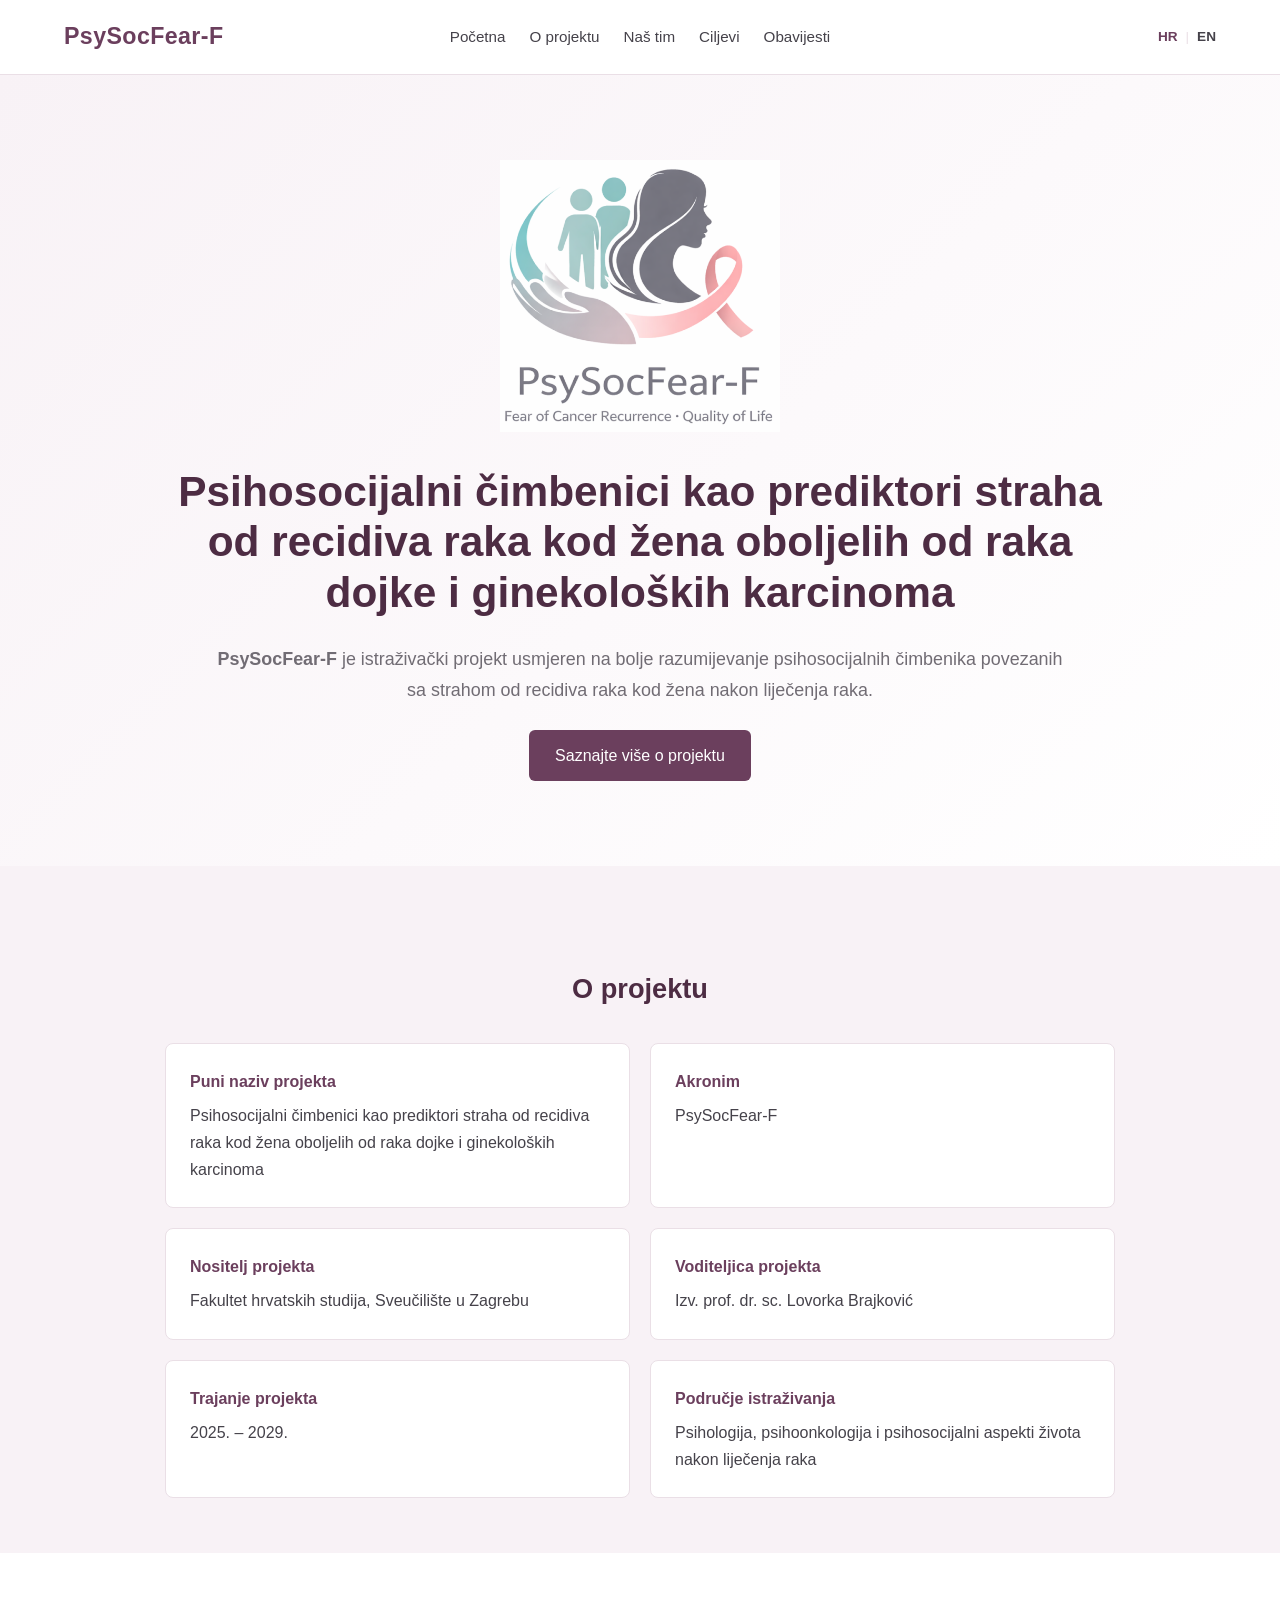
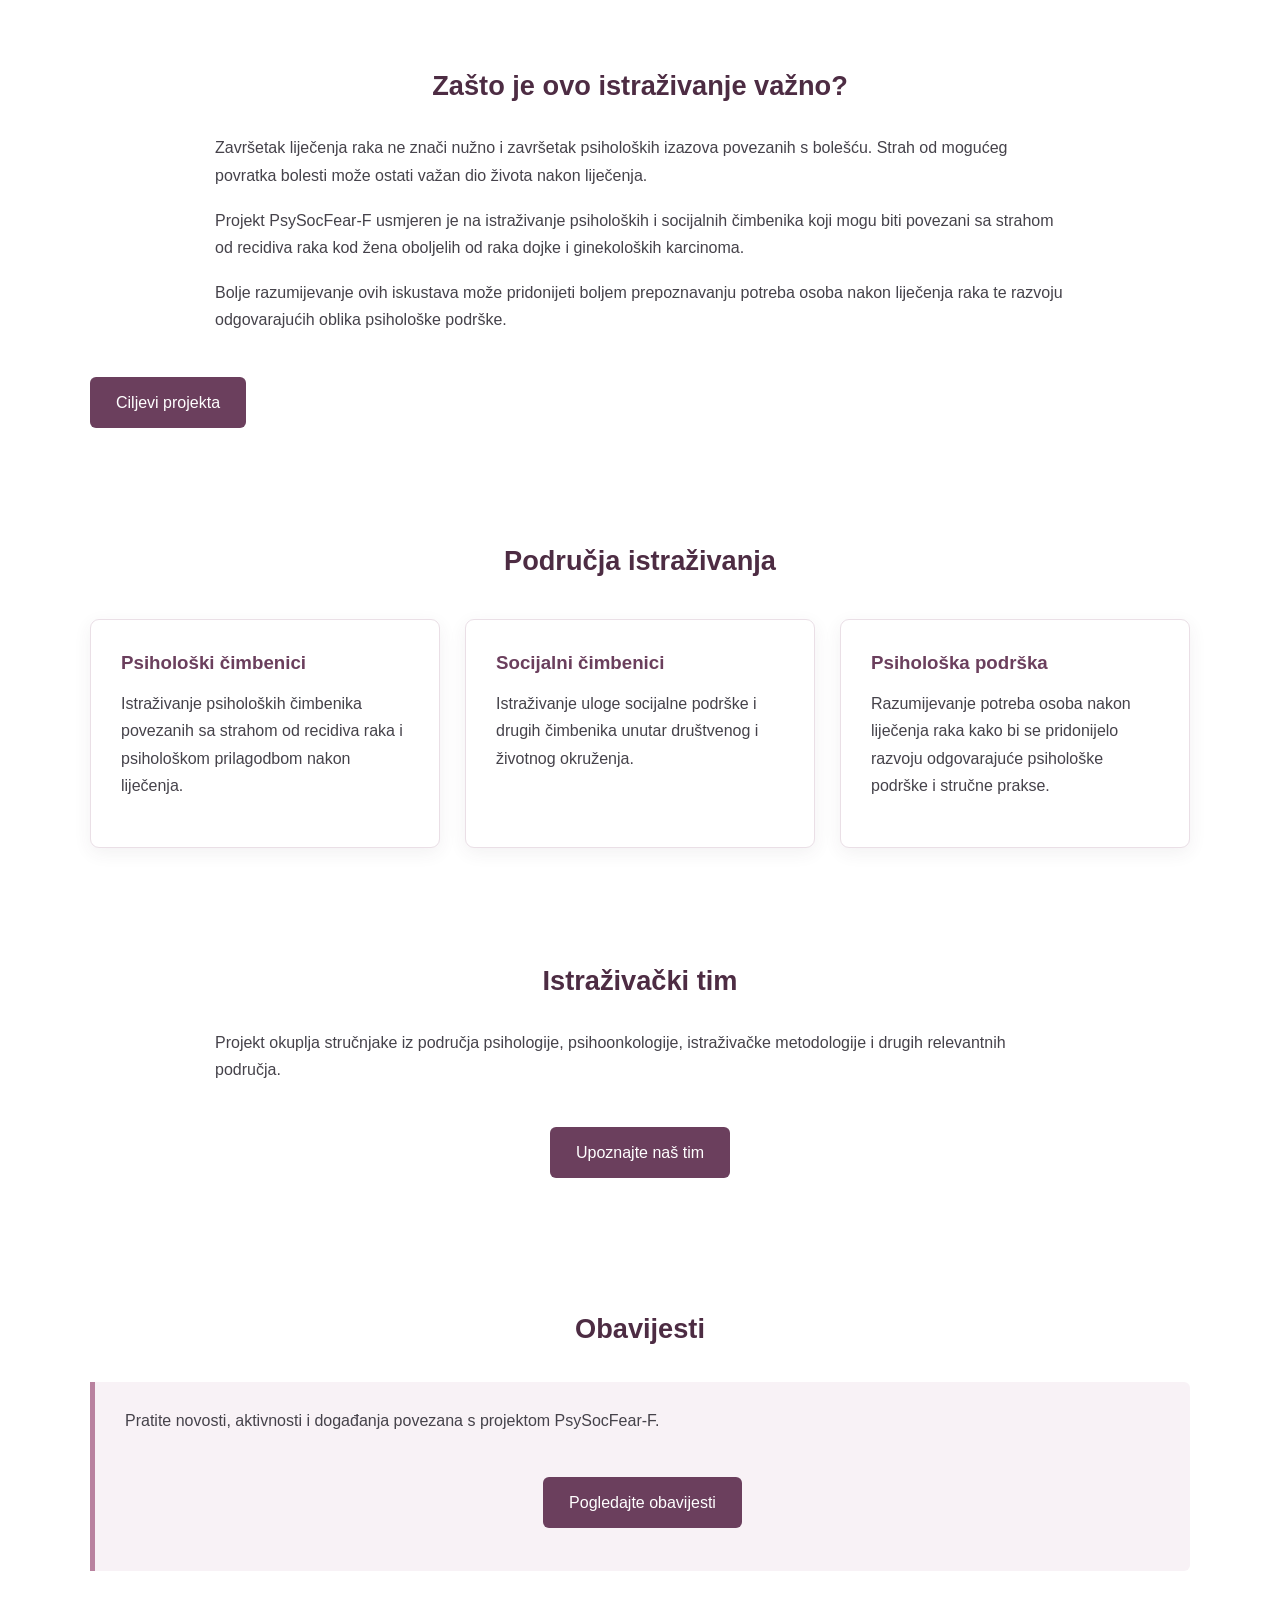
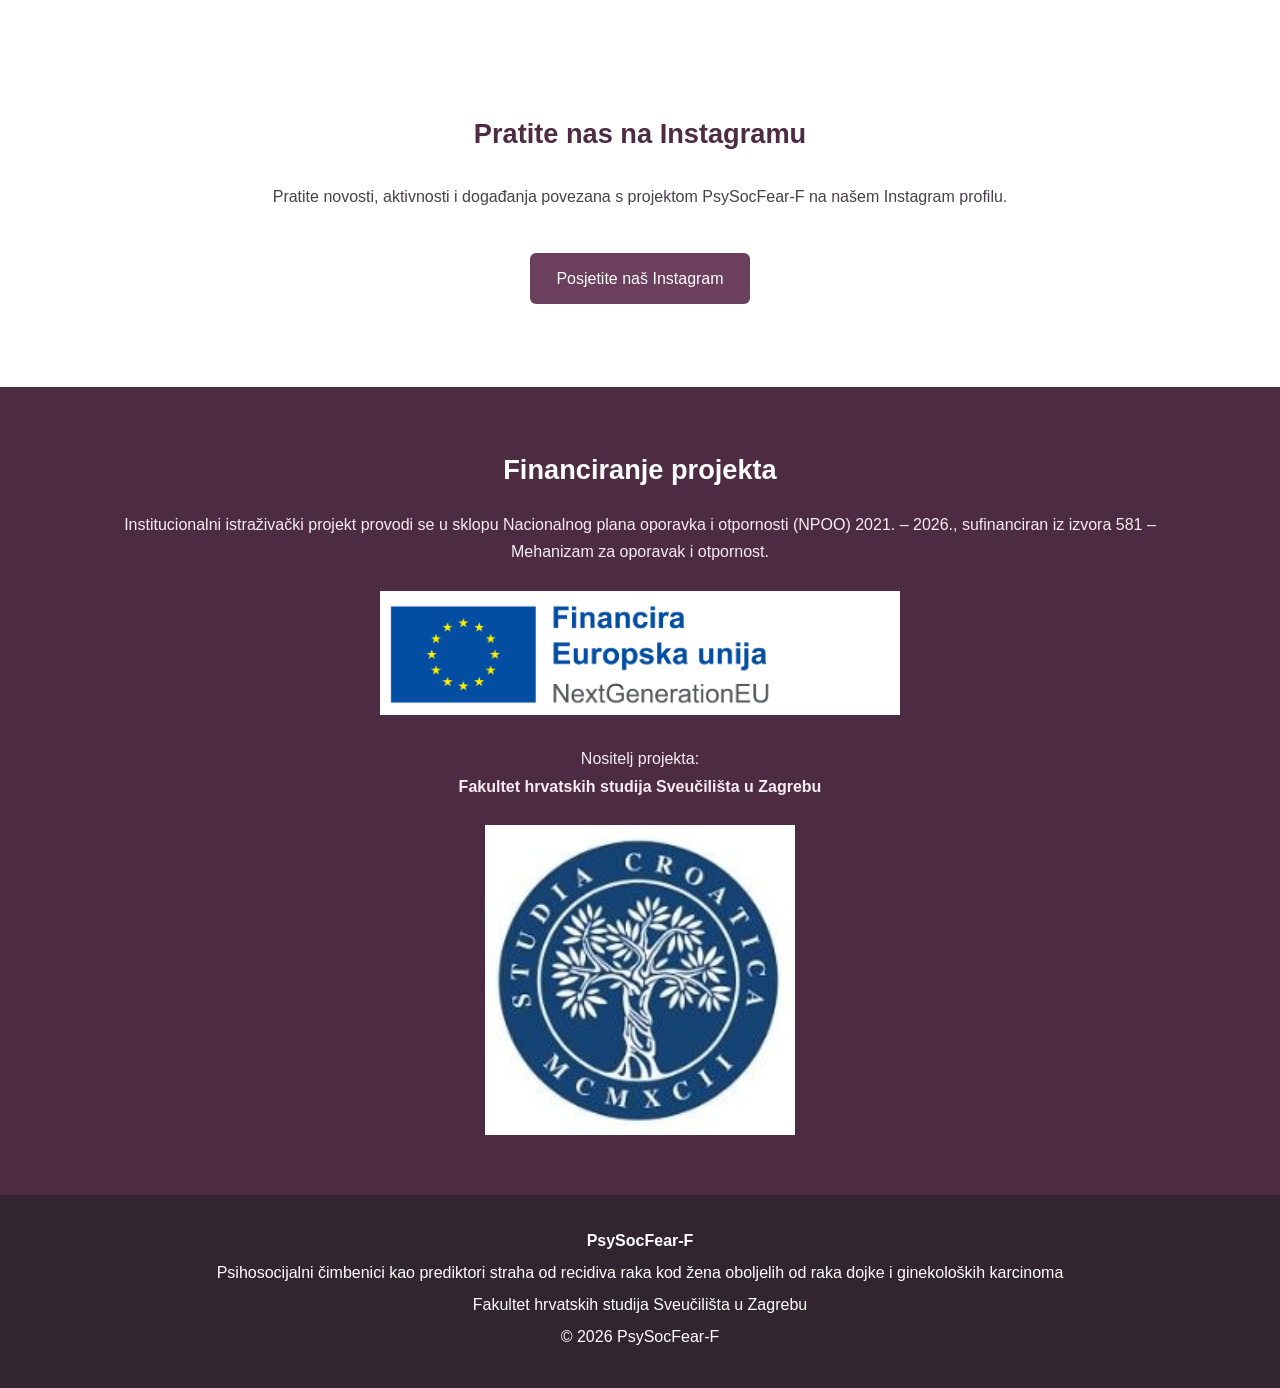
==== index.html @ f6dd78af "Update index.html" ====
<!DOCTYPE html>
<html lang="hr">

<head>

    <meta charset="UTF-8">
    <meta name="viewport" content="width=device-width, initial-scale=1.0">

    <title>PsySocFear-F | Istraživački projekt</title>

    <link rel="stylesheet" href="style.css">

</head>


<body>


<header>

    <nav>

        <div class="logo">
            PsySocFear-F
        </div>


        <ul>

            <li>
                <a href="index.html">Početna</a>
            </li>

            <li>
                <a href="o-projektu.html">O projektu</a>
            </li>

            <li>
                <a href="tim.html">Naš tim</a>
            </li>

            <li>
                <a href="ciljevi.html">Ciljevi</a>
            </li>

            <li>
                <a href="obavijesti.html">Obavijesti</a>
            </li>

        </ul>


        <div class="language-switch">

            <a href="index.html" class="active">
                HR
            </a>

            <span class="language-divider">
                |
            </span>

            <a href="index-en.html">
                EN
            </a>

        </div>

    </nav>

</header>



<!-- HERO -->

<section class="hero">

    <div class="hero-content">

        <img
            src="logo-psysocfear.png"
            alt="PsySocFear-F"
            class="project-logo"
        >


        <h1>
            Psihosocijalni čimbenici kao prediktori straha od recidiva raka
            kod žena oboljelih od raka dojke i ginekoloških karcinoma
        </h1>


        <p>

            <strong>PsySocFear-F</strong> je istraživački projekt usmjeren
            na bolje razumijevanje psihosocijalnih čimbenika povezanih sa
            strahom od recidiva raka kod žena nakon liječenja raka.

        </p>


        <a href="o-projektu.html" class="button">
            Saznajte više o projektu
        </a>

    </div>

</section>



<!-- INFORMACIJE O PROJEKTU -->

<section class="project-info">

    <div class="section-content">

        <h2 class="section-title">
            O projektu
        </h2>


        <div class="project-info-grid">


            <div class="info-box">

                <strong>
                    Puni naziv projekta
                </strong>

                Psihosocijalni čimbenici kao prediktori straha od recidiva
                raka kod žena oboljelih od raka dojke i ginekoloških
                karcinoma

            </div>


            <div class="info-box">

                <strong>
                    Akronim
                </strong>

                PsySocFear-F

            </div>


            <div class="info-box">

                <strong>
                    Nositelj projekta
                </strong>

                Fakultet hrvatskih studija,
                Sveučilište u Zagrebu

            </div>


            <div class="info-box">

                <strong>
                    Voditeljica projekta
                </strong>

                Izv. prof. dr. sc. Lovorka Brajković

            </div>


            <div class="info-box">

                <strong>
                    Trajanje projekta
                </strong>

                2025. – 2029.

            </div>


            <div class="info-box">

                <strong>
                    Područje istraživanja
                </strong>

                Psihologija, psihoonkologija i psihosocijalni aspekti
                života nakon liječenja raka

            </div>


        </div>

    </div>

</section>



<!-- UVOD -->

<section class="intro">

    <div class="section-content">

        <h2 class="section-title">
            Zašto je ovo istraživanje važno?
        </h2>


        <p>
            Završetak liječenja raka ne znači nužno i završetak
            psiholoških izazova povezanih s bolešću. Strah od mogućeg
            povratka bolesti može ostati važan dio života nakon liječenja.
        </p>


        <p>
            Projekt PsySocFear-F usmjeren je na istraživanje psiholoških
            i socijalnih čimbenika koji mogu biti povezani sa strahom od
            recidiva raka kod žena oboljelih od raka dojke i ginekoloških
            karcinoma.
        </p>


        <p>
            Bolje razumijevanje ovih iskustava može pridonijeti boljem
            prepoznavanju potreba osoba nakon liječenja raka te razvoju
            odgovarajućih oblika psihološke podrške.
        </p>


        <a href="ciljevi.html" class="button">
            Ciljevi projekta
        </a>

    </div>

</section>



<!-- PODRUČJA ISTRAŽIVANJA -->

<section>

    <div class="section-content">

        <h2 class="section-title">
            Područja istraživanja
        </h2>


        <div class="cards">


            <div class="card">

                <h3>
                    Psihološki čimbenici
                </h3>

                <p>
                    Istraživanje psiholoških čimbenika povezanih sa
                    strahom od recidiva raka i psihološkom prilagodbom
                    nakon liječenja.
                </p>

            </div>


            <div class="card">

                <h3>
                    Socijalni čimbenici
                </h3>

                <p>
                    Istraživanje uloge socijalne podrške i drugih čimbenika
                    unutar društvenog i životnog okruženja.
                </p>

            </div>


            <div class="card">

                <h3>
                    Psihološka podrška
                </h3>

                <p>
                    Razumijevanje potreba osoba nakon liječenja raka kako
                    bi se pridonijelo razvoju odgovarajuće psihološke
                    podrške i stručne prakse.
                </p>

            </div>


        </div>

    </div>

</section>



<!-- TIM -->

<section class="intro">

    <div class="section-content">

        <h2 class="section-title">
            Istraživački tim
        </h2>


        <p>
            Projekt okuplja stručnjake iz područja psihologije,
            psihoonkologije, istraživačke metodologije i drugih
            relevantnih područja.
        </p>


        <p style="text-align: center;">

            <a href="tim.html" class="button">
                Upoznajte naš tim
            </a>

        </p>

    </div>

</section>



<!-- OBAVIJESTI -->

<section>

    <div class="section-content">

        <h2 class="section-title">
            Obavijesti
        </h2>


        <div class="highlight">

            <p>
                Pratite novosti, aktivnosti i događanja povezana
                s projektom PsySocFear-F.
            </p>


            <p style="text-align: center;">

                <a href="obavijesti.html" class="button">
                    Pogledajte obavijesti
                </a>

            </p>

        </div>

    </div>

</section>



<!-- INSTAGRAM -->

<section class="intro">

    <div class="section-content">

        <h2 class="section-title">
            Pratite nas na Instagramu
        </h2>


        <p style="text-align: center;">

            Pratite novosti, aktivnosti i događanja povezana
            s projektom PsySocFear-F na našem Instagram profilu.

        </p>


        <p style="text-align: center;">

            <a
                href="https://www.instagram.com/psysocfearf?stkn=bzhvOGE1ODZjZW4w"
                target="_blank"
                rel="noopener noreferrer"
                class="button"
            >
                Posjetite naš Instagram
            </a>

        </p>

    </div>

</section>



<!-- FINANCIRANJE -->

<section class="funding">

    <div class="section-content">

        <h2>
            Financiranje projekta
        </h2>


        <p>
            Institucionalni istraživački projekt provodi se u sklopu
            Nacionalnog plana oporavka i otpornosti (NPOO) 2021. – 2026.,
            sufinanciran iz izvora 581 – Mehanizam za oporavak i otpornost.
        </p>


        <div class="funding-logos">

            <img
                src="HR Financira Europska unija_POS.jpg"
                alt="Financira Europska unija"
            >

        </div>


        <p style="margin-top: 30px;">

            Nositelj projekta:<br>

            <strong>
                Fakultet hrvatskih studija Sveučilišta u Zagrebu
            </strong>

        </p>


        <div class="institution-logo">

            <img
                src="logo fhs.jpg"
                alt="Fakultet hrvatskih studija Sveučilišta u Zagrebu"
            >

        </div>

    </div>

</section>



<!-- PODNOŽJE -->

<footer>

    <p>
        <strong>PsySocFear-F</strong>
    </p>


    <p>
        Psihosocijalni čimbenici kao prediktori straha od recidiva raka
        kod žena oboljelih od raka dojke i ginekoloških karcinoma
    </p>


    <p>
        Fakultet hrvatskih studija Sveučilišta u Zagrebu
    </p>


    <p>
        © 2026 PsySocFear-F
    </p>

</footer>


</body>

</html>
---- style.css ----
* {
  box-sizing: border-box;
  margin: 0;
  padding: 0;
  }

:root {
--primary: #6b3f5d;
--primary-dark: #4d2c43;
--secondary: #b9829f;
--accent: #d8a9bd;
--light: #f8f2f6;
--lighter: #fcf9fb;
--text: #45424a;
--muted: #716c74;
--white: #ffffff;
--border: #eadfe6;
}

body {
font-family: Arial, Helvetica, sans-serif;
color: var(--text);
background: var(--white);
line-height: 1.7;
}

/* =========================
NAVIGACIJA
========================= */

header {
background: var(--white);
border-bottom: 1px solid var(--border);
padding: 18px 5%;
}

nav {
max-width: 1200px;
margin: 0 auto;
min-height: 38px;

display: flex;
align-items: center;
justify-content: center;

position: relative;
}

/* LOGO */

.logo {
position: absolute;
left: 0;
top: 50%;
transform: translateY(-50%);

color: var(--primary);
font-size: 1.45rem;
font-weight: 700;
letter-spacing: 0.4px;
}

/* GLAVNI IZBORNIK */

nav ul {
list-style: none;

display: flex;
align-items: center;
justify-content: center;

gap: 24px;
flex-wrap: wrap;

margin: 0;
padding: 0;
}

nav ul li {
margin: 0;
padding: 0;
}

nav ul li a {
color: var(--text);
text-decoration: none;

font-family: Arial, Helvetica, sans-serif;
font-size: 0.95rem;
font-weight: 400;

transition: color 0.2s ease;
}

nav ul li a:hover {
color: var(--primary);
}

/* =========================
HR / EN
========================= */

.language-switch {
position: absolute;

right: 0;
top: 50%;

transform: translateY(-50%);

display: flex;
align-items: center;

gap: 8px;

margin: 0;
padding: 0;

white-space: nowrap;
}

.language-switch a {
color: var(--text);

text-decoration: none;

font-family: Arial, Helvetica, sans-serif;
font-size: 0.85rem;
font-weight: 700;

line-height: 1;

transition: color 0.2s ease;
}

.language-switch a:hover {
color: var(--primary);
}

.language-switch .active {
color: var(--primary);
}

.language-divider {
color: var(--border);

font-family: Arial, Helvetica, sans-serif;
font-size: 0.85rem;
}

/* =========================
GLAVNI SADRŽAJ
========================= */

main {
max-width: 1100px;
margin: 0 auto;
padding: 70px 30px;
}

h1 {
color: var(--primary-dark);

font-size: 2.7rem;
line-height: 1.2;

margin-bottom: 30px;
}

h2 {
color: var(--primary);

font-size: 1.7rem;

margin-top: 45px;
margin-bottom: 18px;
}

h3 {
color: var(--primary-dark);
line-height: 1.35;
}

p {
margin-bottom: 18px;
}

/* =========================
POČETNA
========================= */

.hero {
background:
linear-gradient(
135deg,
var(--light) 0%,
var(--lighter) 55%,
#ffffff 100%
);

padding: 85px 30px;

text-align: center;
}

.hero-content {
max-width: 1000px;
margin: auto;
}

.project-logo {
display: block;

width: 280px;
max-width: 75%;

height: auto;

margin: 0 auto 35px auto;
}

.hero h1 {
max-width: 950px;

margin: 0 auto 25px auto;

color: var(--primary-dark);

font-size: 2.65rem;
}

.hero p {
max-width: 850px;

margin: 0 auto;

font-size: 1.12rem;

color: var(--muted);
}

/* =========================
GUMBI
========================= */

.button {
display: inline-block;

margin-top: 25px;

padding: 12px 26px;

background: var(--primary);
color: white;

text-decoration: none;

border-radius: 6px;

transition: all 0.2s ease;
}

.button:hover {
background: var(--primary-dark);

transform: translateY(-1px);
}

/* =========================
SEKCIJE
========================= */

.intro {
background: white;

padding: 65px 30px;
}

.section-content {
max-width: 1100px;

margin: auto;
}

.section-title {
color: var(--primary-dark);

text-align: center;

margin-bottom: 25px;
}

.intro p {
max-width: 850px;

margin-left: auto;
margin-right: auto;
}

.highlight {
background: var(--light);

border-left: 5px solid var(--secondary);

padding: 25px 30px;

margin: 30px 0;

border-radius: 0 6px 6px 0;
}

/* =========================
KARTICE
========================= */

.cards {
display: grid;

grid-template-columns: repeat(3, 1fr);

gap: 25px;

margin-top: 35px;
}

.card {
background: var(--white);

padding: 30px;

border: 1px solid var(--border);

border-radius: 9px;

box-shadow:
    0 5px 18px rgba(75, 50, 65, 0.07);
}

.card h3 {
color: var(--primary);

margin-bottom: 15px;
}

/* =========================
INFORMACIJE O PROJEKTU
========================= */

.project-info {
background: var(--light);

padding: 55px 30px;
}

.project-info-grid {
max-width: 950px;

margin: 30px auto 0 auto;

display: grid;

grid-template-columns: repeat(2, 1fr);

gap: 20px;
}

.info-box {
background: white;

border: 1px solid var(--border);

padding: 24px;

border-radius: 8px;
}

.info-box strong {
display: block;

color: var(--primary);

margin-bottom: 7px;
}

/* =========================
FINANCIRANJE
========================= */

.funding {
background: var(--primary-dark);

color: white;

padding: 60px 30px;

text-align: center;
}

.funding h2 {
color: white;

margin-top: 0;
}

.funding p {
color: #f7edf3;
}

.funding-logos {
display: flex;

justify-content: center;
align-items: center;

margin-top: 25px;
}

/* EU LOGO */

.funding-logos img {
width: 520px;

max-width: 95%;

height: auto;
}

/* LOGO FAKULTETA */

.institution-logo {
margin-top: 25px;

display: flex;

justify-content: center;

align-items: center;
}

.institution-logo img {
width: 310px;

max-width: 80%;

height: auto;
}

/* =========================
PODNOŽJE
========================= */

footer {
background: #33252f;

color: white;

text-align: center;

padding: 32px 20px;
}

footer p {
margin-bottom: 5px;
}

/* =========================
MOBITEL
========================= */

@media (max-width: 800px) {

header {
    padding: 18px 25px;
}

nav {
    flex-direction: column;

    min-height: auto;

    gap: 12px;

    position: relative;
}

.logo {
    position: static;

    transform: none;
}

nav ul {
    justify-content: center;

    gap: 14px;
}

.language-switch {
    position: static;

    transform: none;

    margin: 0;

    justify-content: center;
}

main {
    padding: 50px 22px;
}

.hero {
    padding: 55px 22px;
}

.hero h1 {
    font-size: 2rem;
}

.project-logo {
    width: 220px;
}

.cards {
    grid-template-columns: 1fr;
}

.project-info-grid {
    grid-template-columns: 1fr;
}

h1 {
    font-size: 2.1rem;
}

/* EU LOGO NA MOBITELU */

.funding-logos img {
    width: 520px;
    max-width: 95%;
}

/* LOGO FAKULTETA NA MOBITELU */

.institution-logo img {
    width: 310px;
    max-width: 80%;
}

}
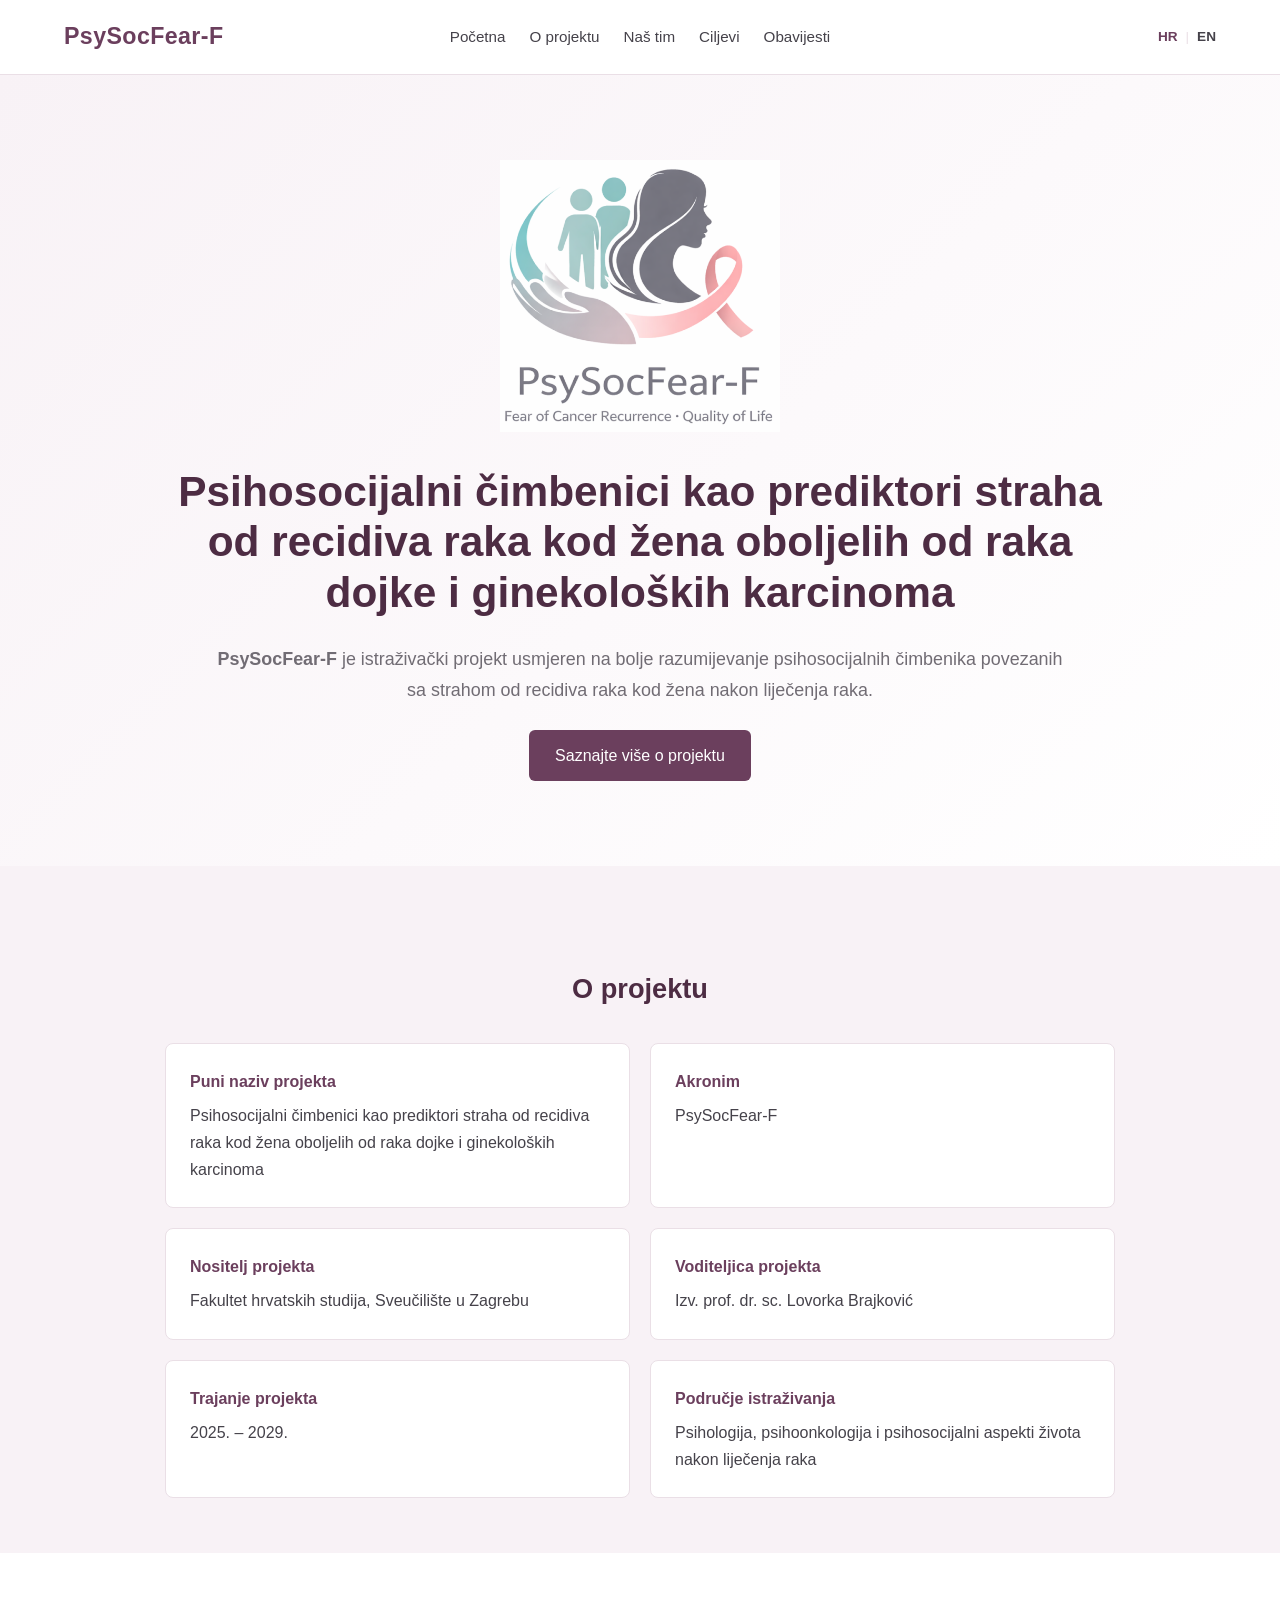
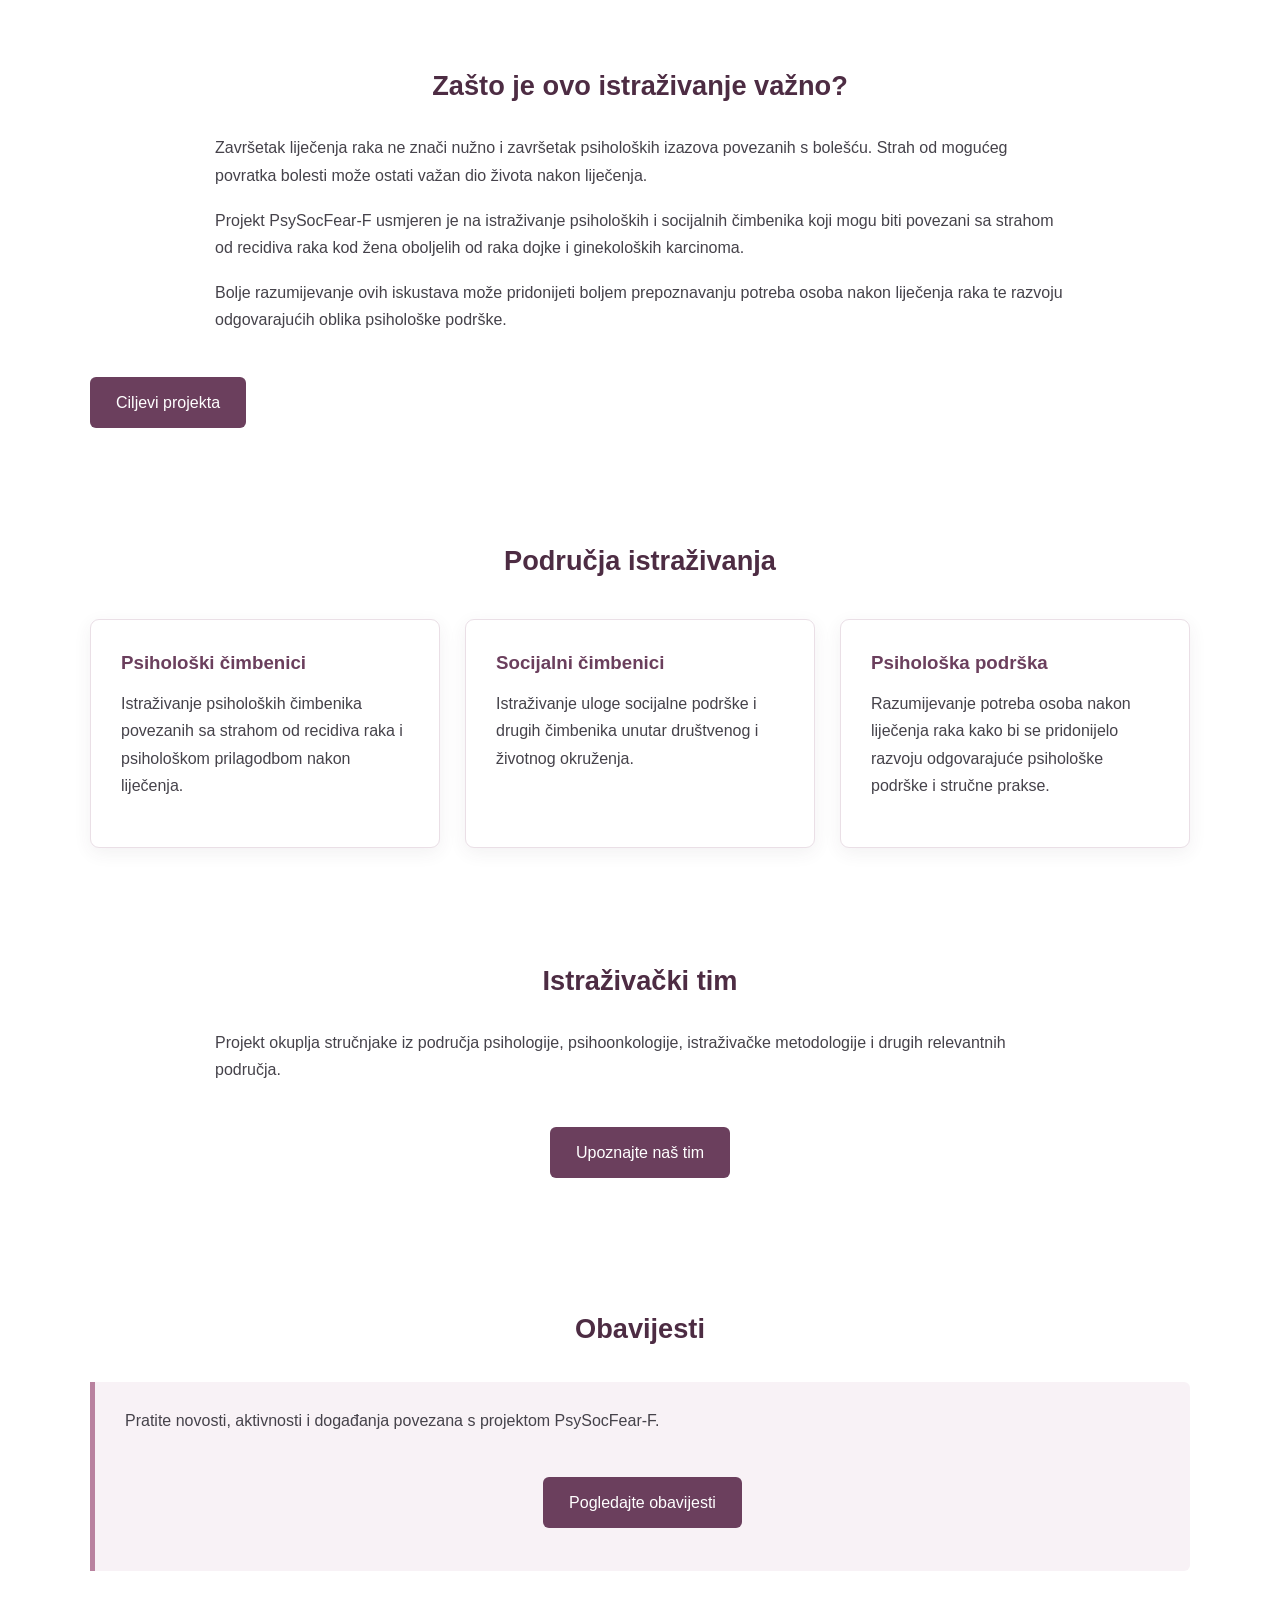
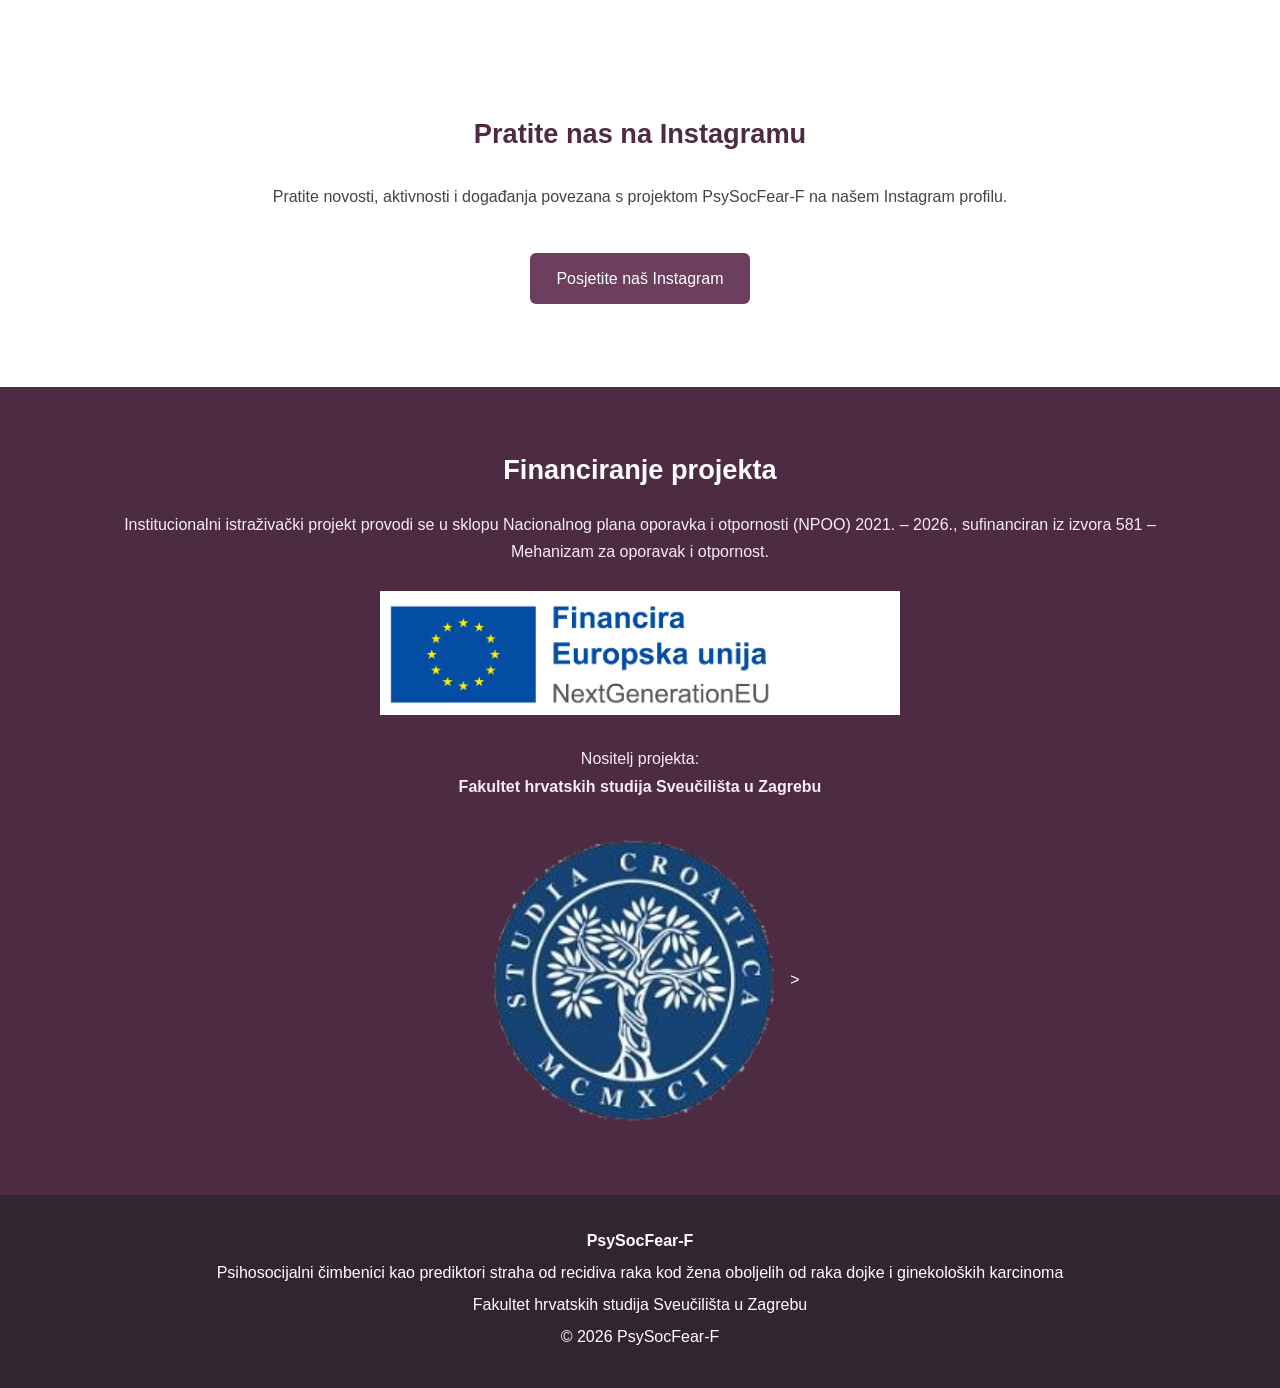
==== commit b3eadc25: "Update index.html" ====
--- a/index.html
+++ b/index.html
@@ -458,8 +458,10 @@
         <div class="institution-logo">
 
             <img
-                src="logo fhs.jpg"
-                alt="Fakultet hrvatskih studija Sveučilišta u Zagrebu"
+                <img
+    src="logo fhs.png"
+    alt="Fakultet hrvatskih studija Sveučilišta u Zagrebu"
+>
             >
 
         </div>
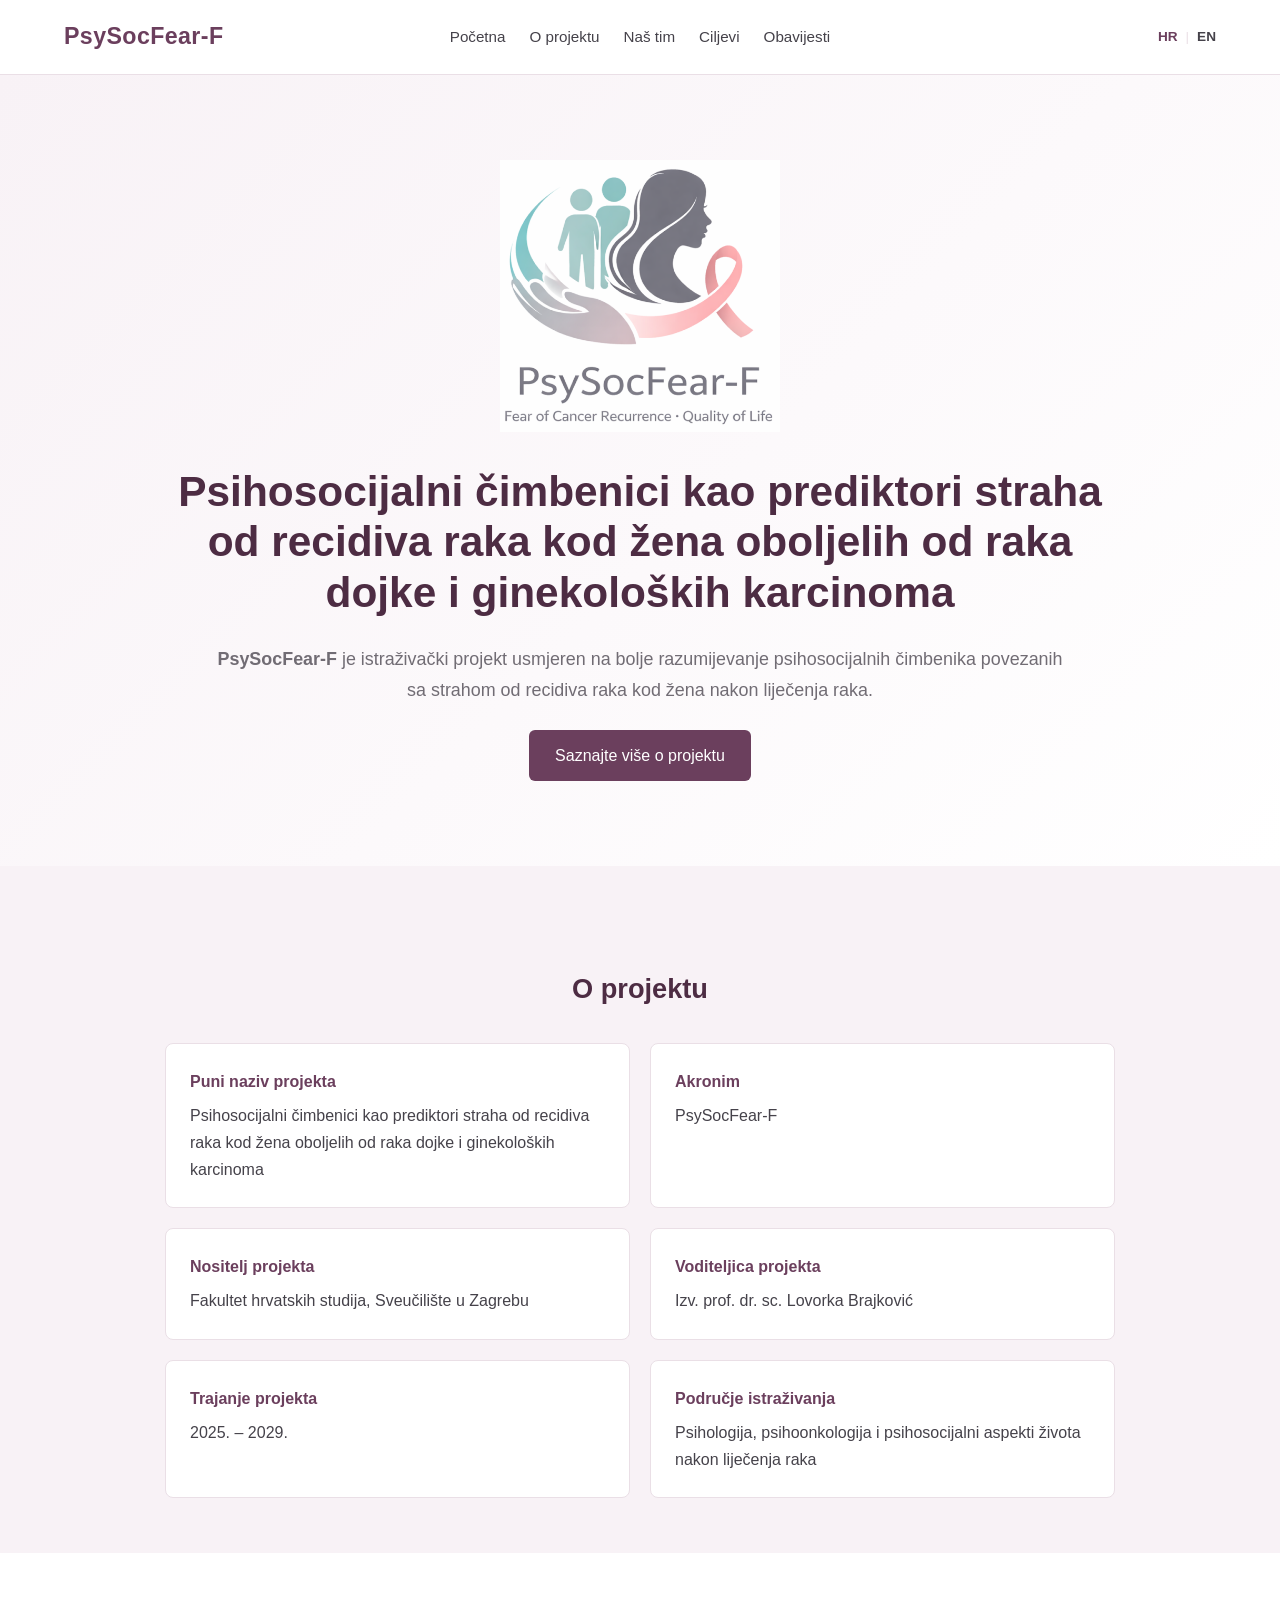
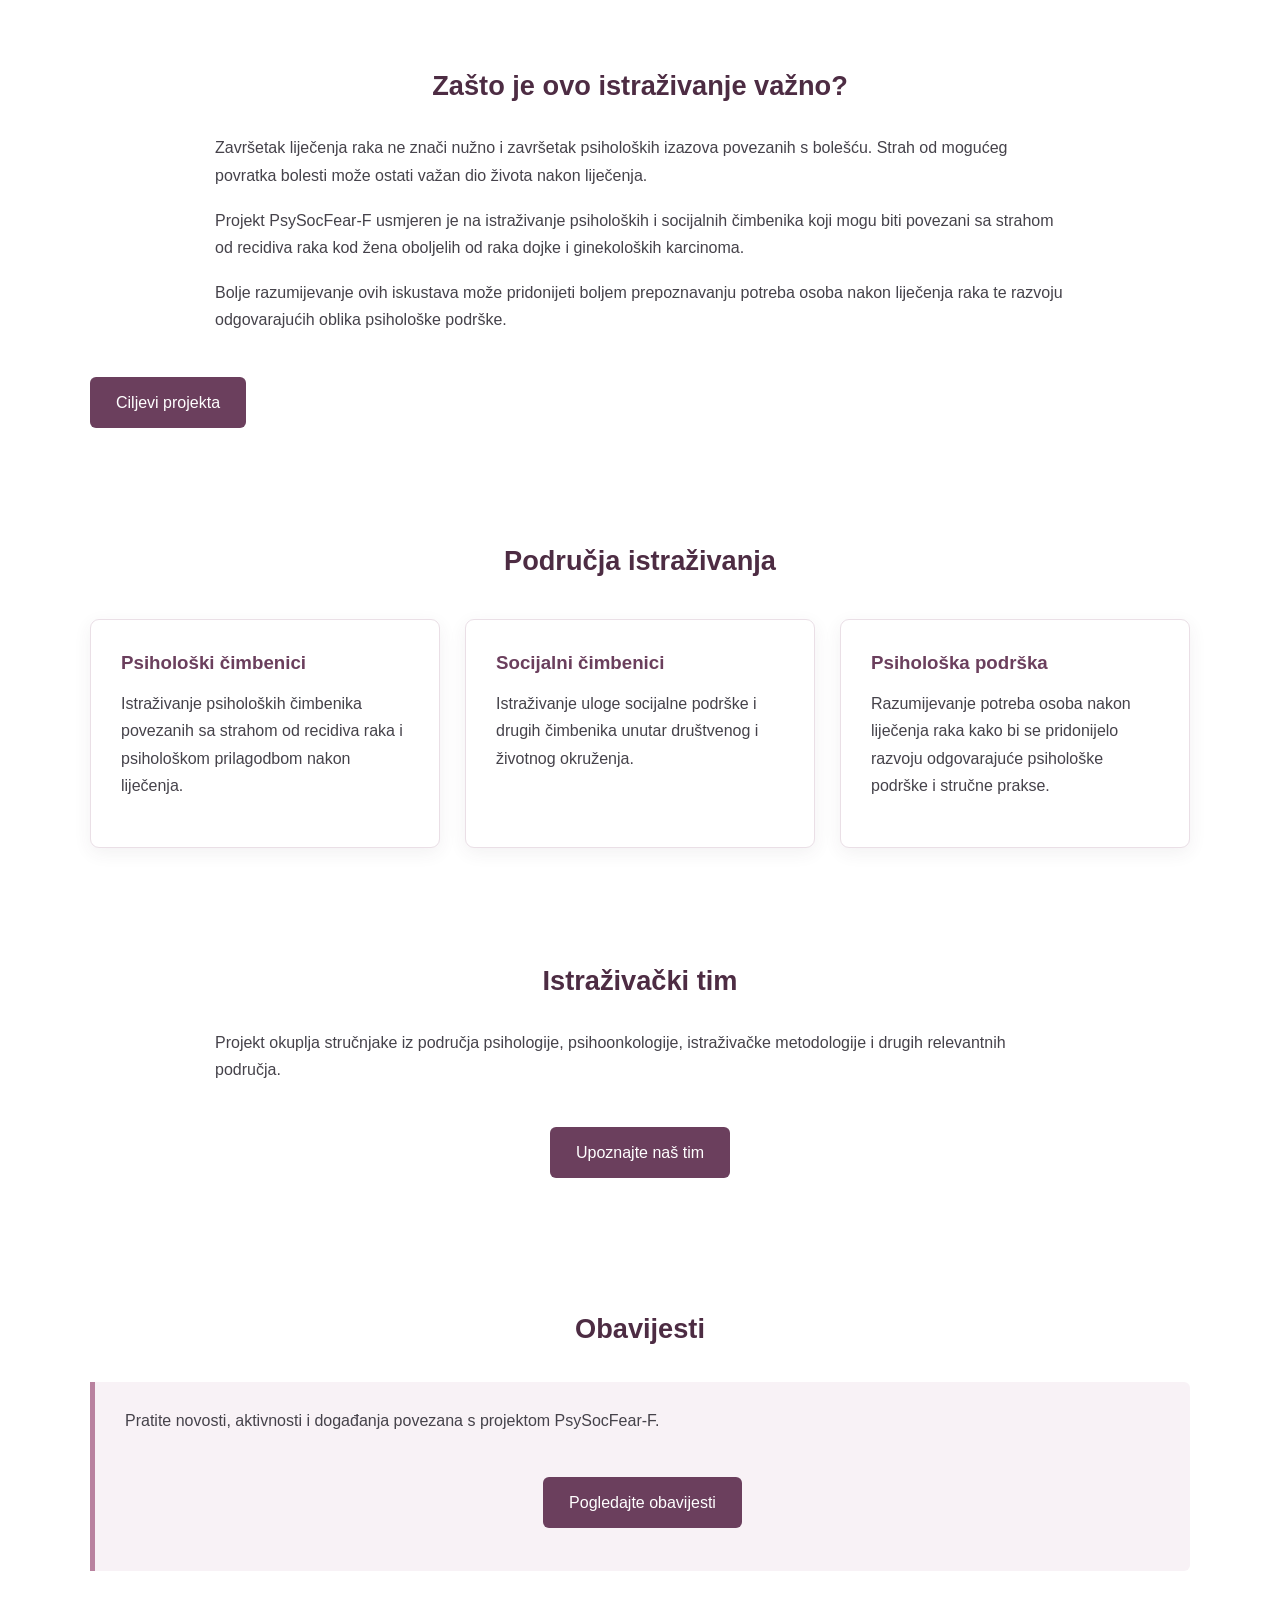
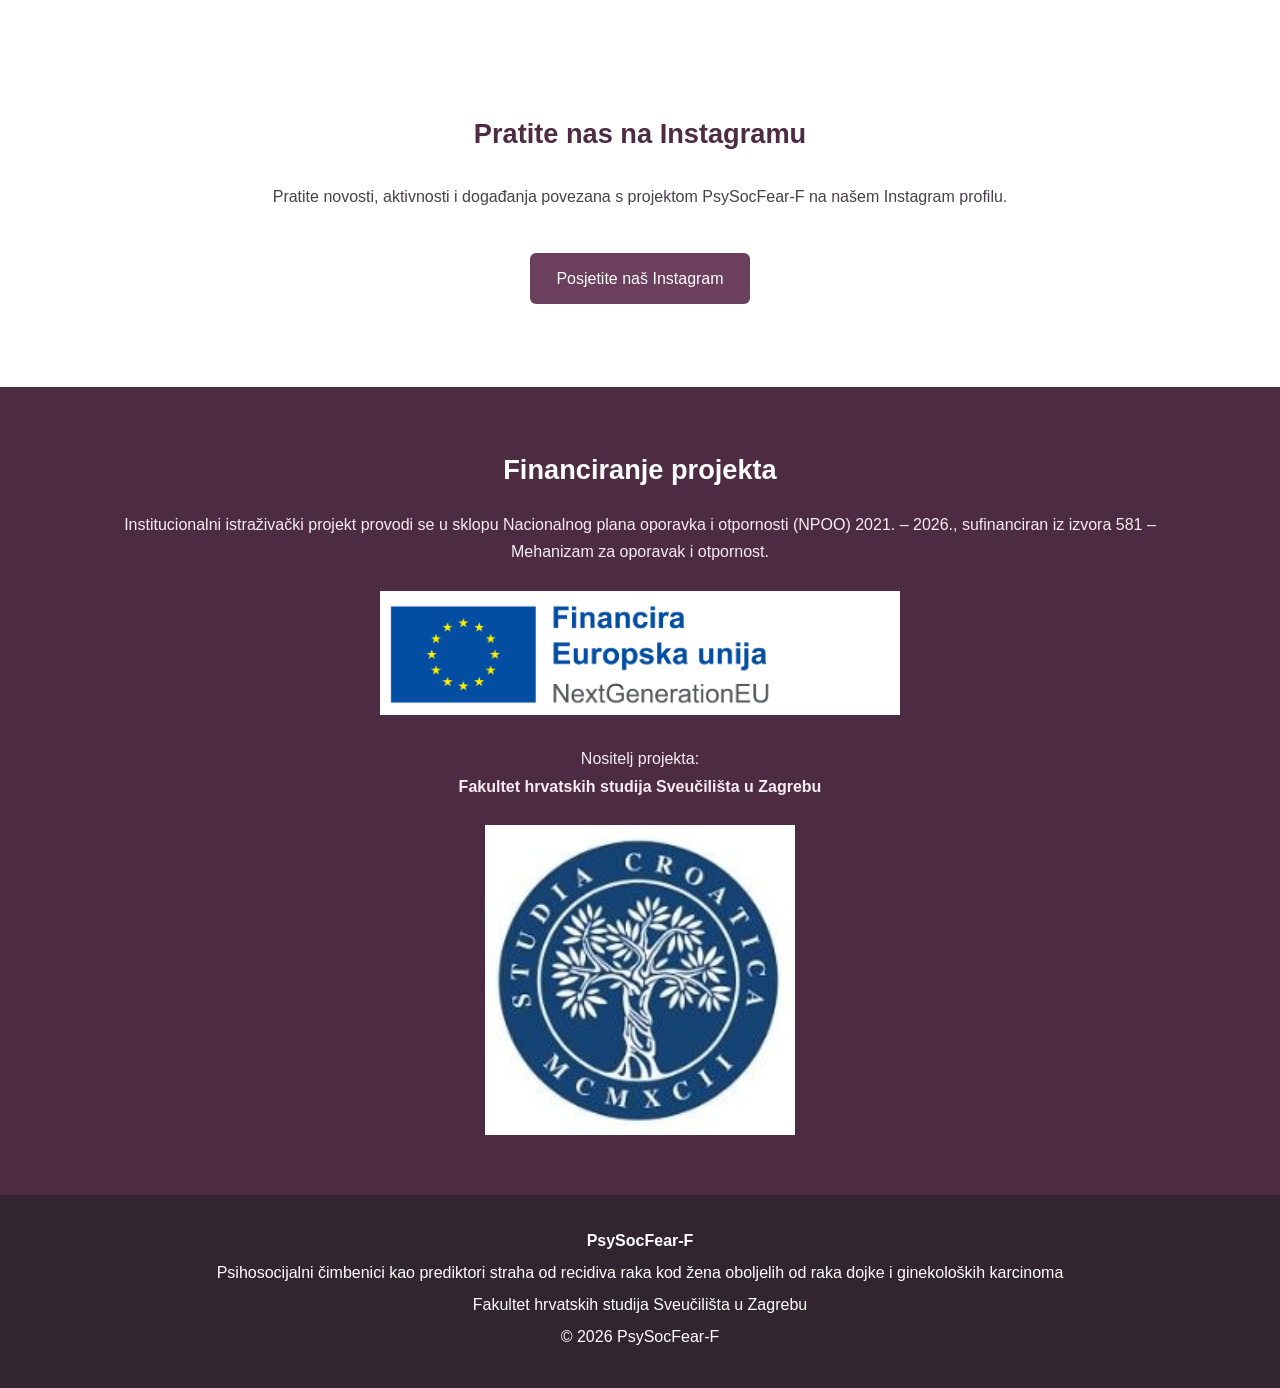
==== commit e5b4620a: "Update index.html" ====
--- a/index.html
+++ b/index.html
@@ -459,10 +459,10 @@
 
             <img
                 <img
-    src="logo fhs.png"
+    src="logo fhs.jpg"
     alt="Fakultet hrvatskih studija Sveučilišta u Zagrebu"
 >
-            >
+            
 
         </div>
 
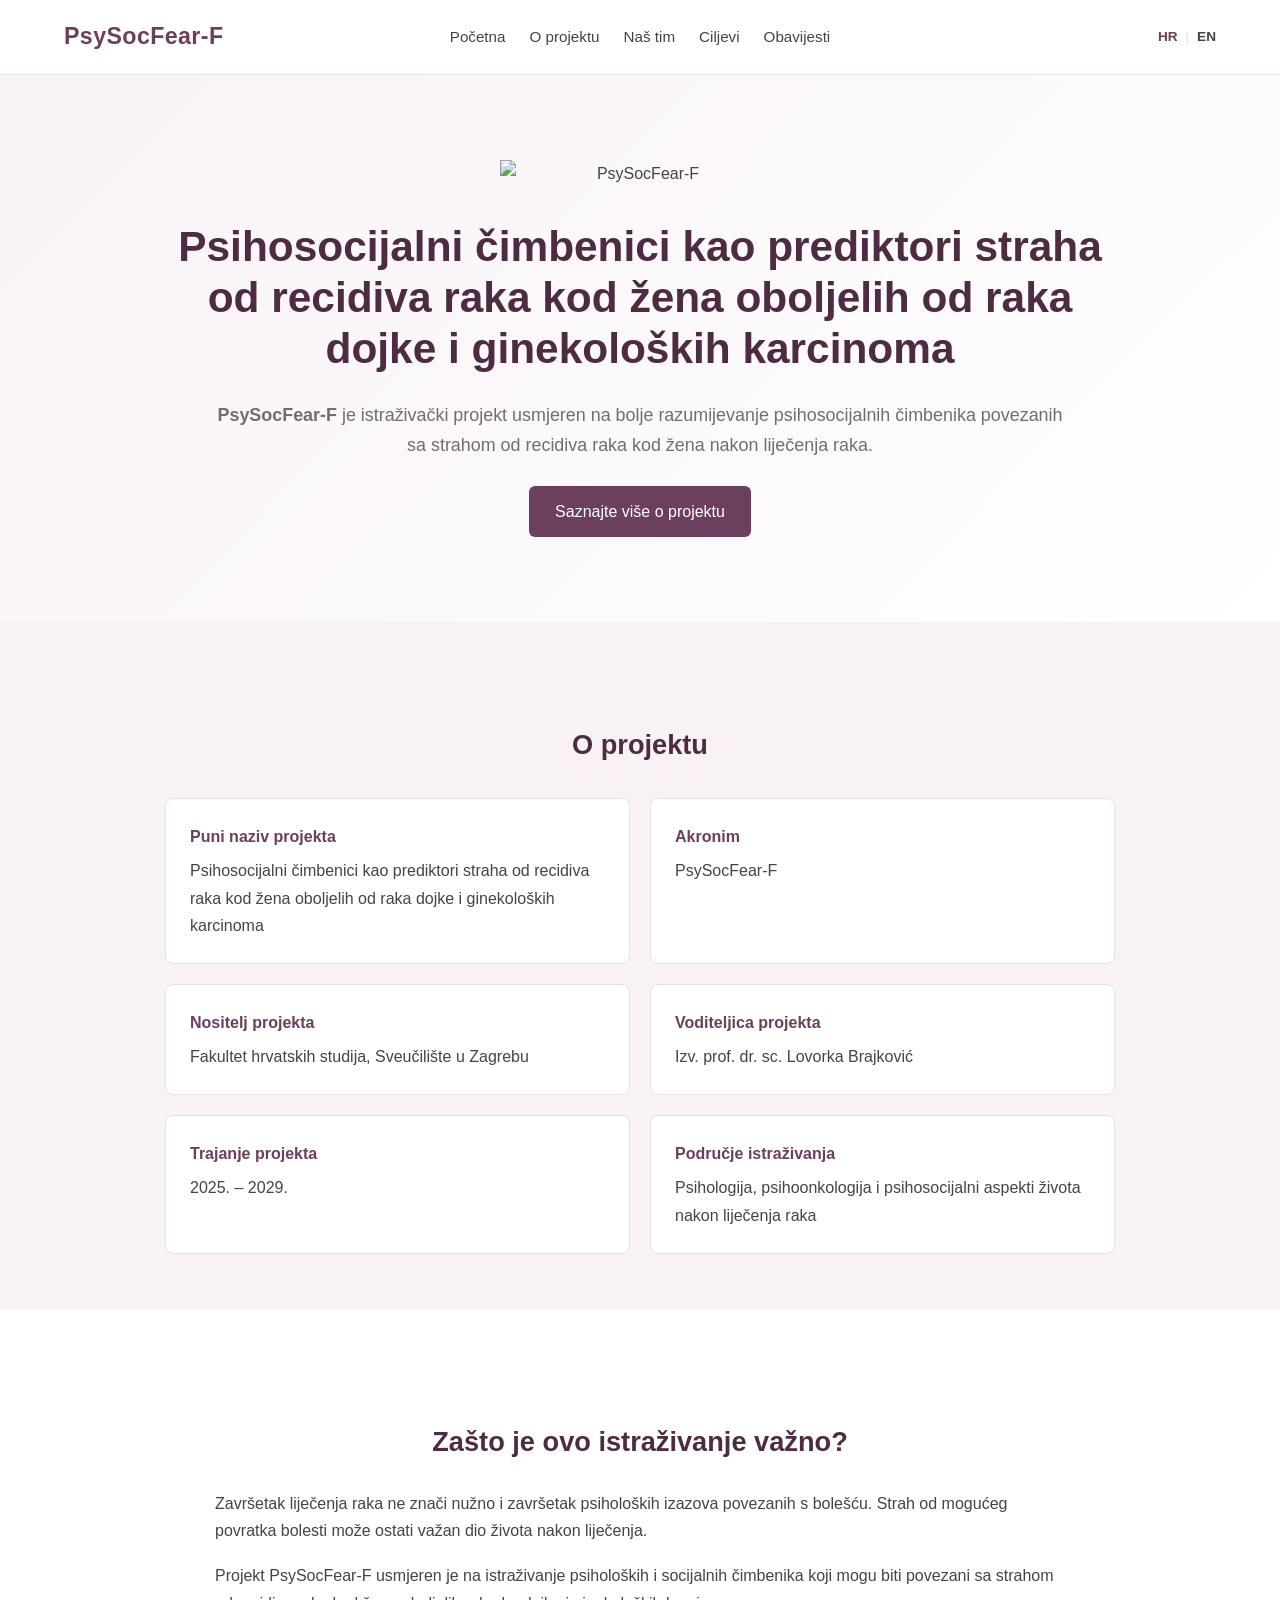
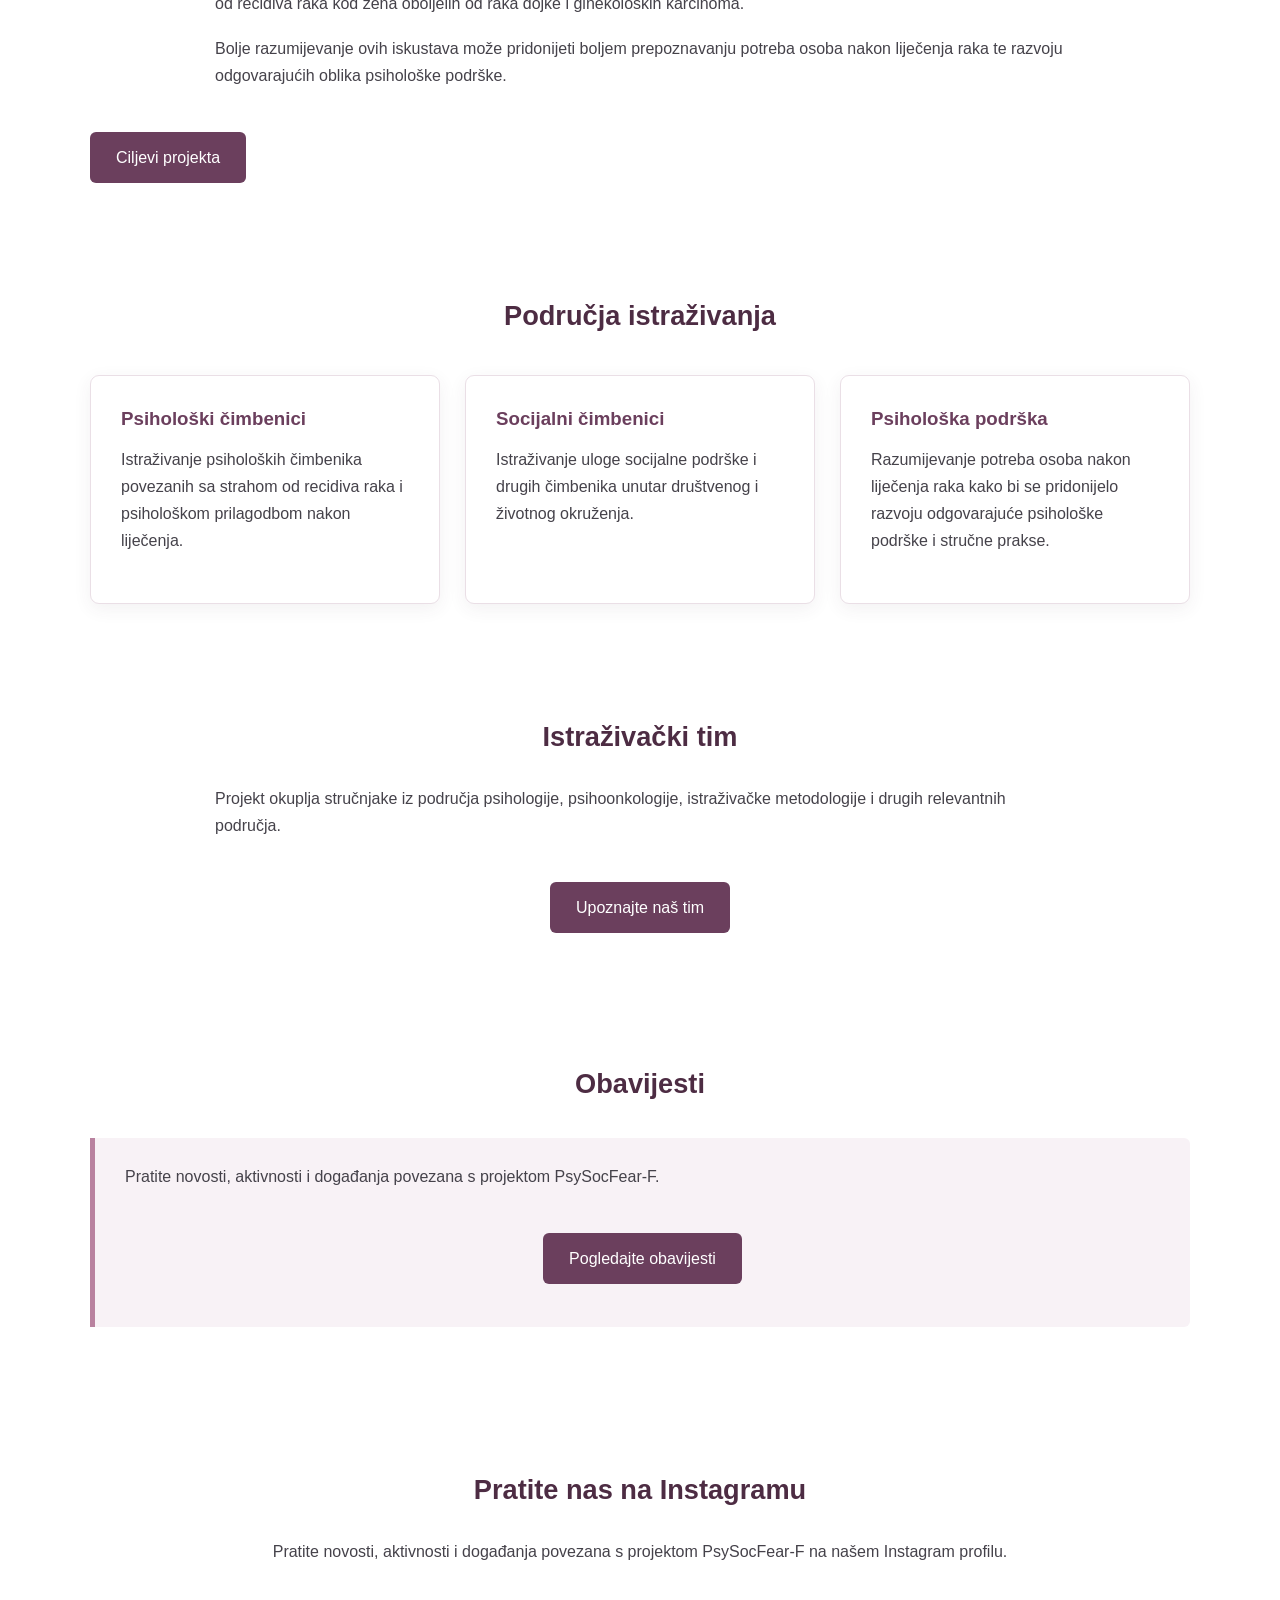
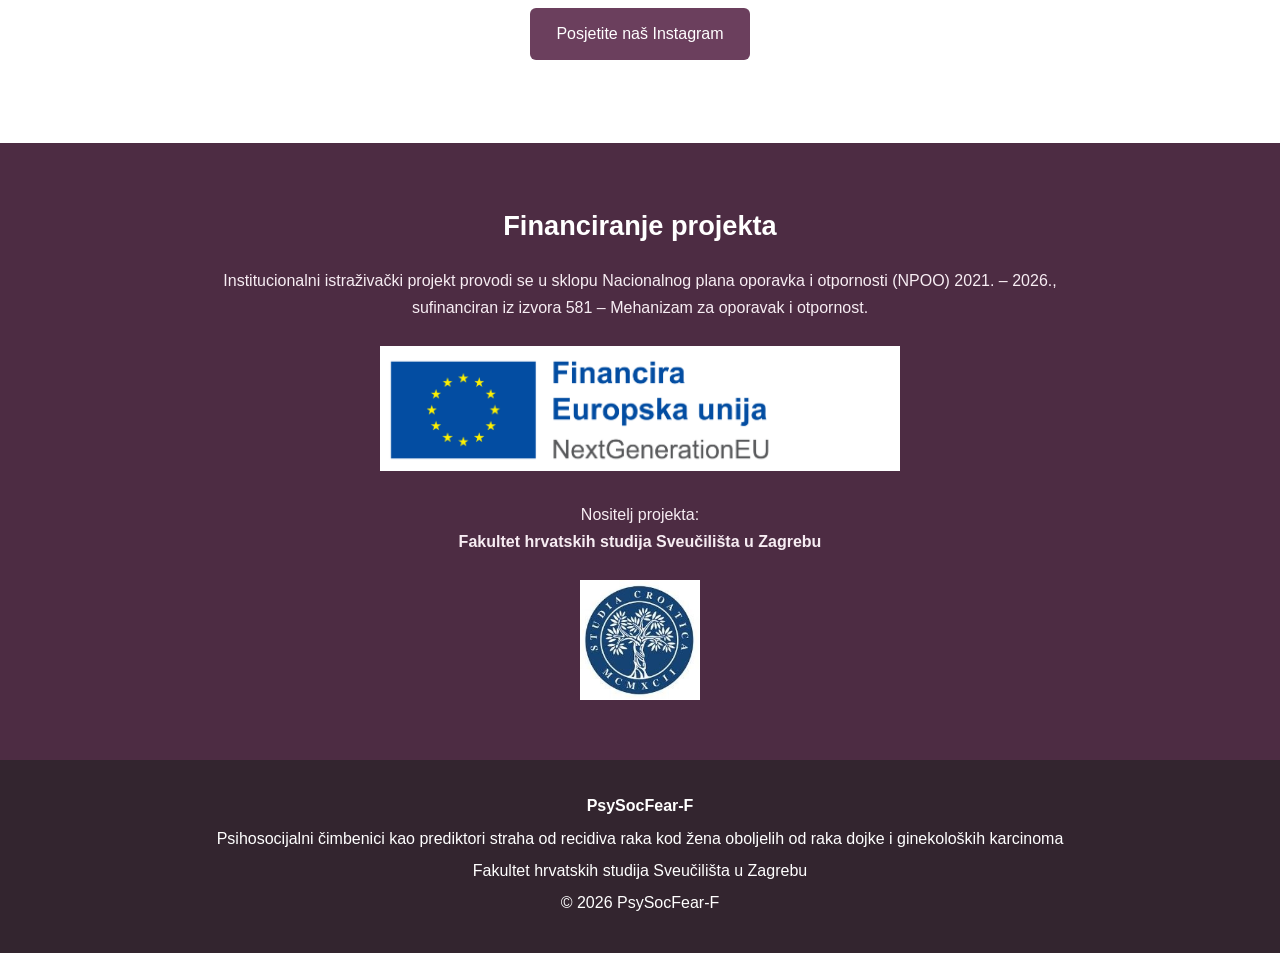
==== commit 64b84cfc: "Update index.html" ====
--- a/index.html
+++ b/index.html
@@ -79,7 +79,7 @@
     <div class="hero-content">
 
         <img
-            src="logo-psysocfear.png"
+            src="PsySocFear-F-logo-transparent.png"
             alt="PsySocFear-F"
             class="project-logo"
         >
@@ -458,11 +458,9 @@
         <div class="institution-logo">
 
             <img
-                <img
-    src="logo fhs.jpg"
-    alt="Fakultet hrvatskih studija Sveučilišta u Zagrebu"
->
-            
+                src="logo fhs.jpg"
+                alt="Fakultet hrvatskih studija Sveučilišta u Zagrebu"
+            >
 
         </div>
 
--- a/style.css
+++ b/style.css
@@ -2,26 +2,26 @@
   box-sizing: border-box;
   margin: 0;
   padding: 0;
-  }
+}
 
 :root {
---primary: #6b3f5d;
---primary-dark: #4d2c43;
---secondary: #b9829f;
---accent: #d8a9bd;
---light: #f8f2f6;
---lighter: #fcf9fb;
---text: #45424a;
---muted: #716c74;
---white: #ffffff;
---border: #eadfe6;
+  --primary: #6b3f5d;
+  --primary-dark: #4d2c43;
+  --secondary: #b9829f;
+  --accent: #d8a9bd;
+  --light: #f8f2f6;
+  --lighter: #fcf9fb;
+  --text: #45424a;
+  --muted: #716c74;
+  --white: #ffffff;
+  --border: #eadfe6;
 }
 
 body {
-font-family: Arial, Helvetica, sans-serif;
-color: var(--text);
-background: var(--white);
-line-height: 1.7;
+  font-family: Arial, Helvetica, sans-serif;
+  color: var(--text);
+  background: var(--white);
+  line-height: 1.7;
 }
 
 /* =========================
@@ -29,71 +29,71 @@
 ========================= */
 
 header {
-background: var(--white);
-border-bottom: 1px solid var(--border);
-padding: 18px 5%;
+  background: var(--white);
+  border-bottom: 1px solid var(--border);
+  padding: 18px 5%;
 }
 
 nav {
-max-width: 1200px;
-margin: 0 auto;
-min-height: 38px;
-
-display: flex;
-align-items: center;
-justify-content: center;
-
-position: relative;
+  max-width: 1200px;
+  margin: 0 auto;
+  min-height: 38px;
+
+  display: flex;
+  align-items: center;
+  justify-content: center;
+
+  position: relative;
 }
 
 /* LOGO */
 
 .logo {
-position: absolute;
-left: 0;
-top: 50%;
-transform: translateY(-50%);
-
-color: var(--primary);
-font-size: 1.45rem;
-font-weight: 700;
-letter-spacing: 0.4px;
+  position: absolute;
+  left: 0;
+  top: 50%;
+  transform: translateY(-50%);
+
+  color: var(--primary);
+  font-size: 1.45rem;
+  font-weight: 700;
+  letter-spacing: 0.4px;
 }
 
 /* GLAVNI IZBORNIK */
 
 nav ul {
-list-style: none;
-
-display: flex;
-align-items: center;
-justify-content: center;
-
-gap: 24px;
-flex-wrap: wrap;
-
-margin: 0;
-padding: 0;
+  list-style: none;
+
+  display: flex;
+  align-items: center;
+  justify-content: center;
+
+  gap: 24px;
+  flex-wrap: wrap;
+
+  margin: 0;
+  padding: 0;
 }
 
 nav ul li {
-margin: 0;
-padding: 0;
+  margin: 0;
+  padding: 0;
 }
 
 nav ul li a {
-color: var(--text);
-text-decoration: none;
-
-font-family: Arial, Helvetica, sans-serif;
-font-size: 0.95rem;
-font-weight: 400;
-
-transition: color 0.2s ease;
+  color: var(--text);
+  text-decoration: none;
+
+  font-family: Arial, Helvetica, sans-serif;
+  font-size: 0.95rem;
+  font-weight: 400;
+
+  transition: color 0.2s ease;
 }
 
 nav ul li a:hover {
-color: var(--primary);
+  color: var(--primary);
 }
 
 /* =========================
@@ -101,51 +101,51 @@
 ========================= */
 
 .language-switch {
-position: absolute;
-
-right: 0;
-top: 50%;
-
-transform: translateY(-50%);
-
-display: flex;
-align-items: center;
-
-gap: 8px;
-
-margin: 0;
-padding: 0;
-
-white-space: nowrap;
+  position: absolute;
+
+  right: 0;
+  top: 50%;
+
+  transform: translateY(-50%);
+
+  display: flex;
+  align-items: center;
+
+  gap: 8px;
+
+  margin: 0;
+  padding: 0;
+
+  white-space: nowrap;
 }
 
 .language-switch a {
-color: var(--text);
-
-text-decoration: none;
-
-font-family: Arial, Helvetica, sans-serif;
-font-size: 0.85rem;
-font-weight: 700;
-
-line-height: 1;
-
-transition: color 0.2s ease;
+  color: var(--text);
+
+  text-decoration: none;
+
+  font-family: Arial, Helvetica, sans-serif;
+  font-size: 0.85rem;
+  font-weight: 700;
+
+  line-height: 1;
+
+  transition: color 0.2s ease;
 }
 
 .language-switch a:hover {
-color: var(--primary);
+  color: var(--primary);
 }
 
 .language-switch .active {
-color: var(--primary);
+  color: var(--primary);
 }
 
 .language-divider {
-color: var(--border);
-
-font-family: Arial, Helvetica, sans-serif;
-font-size: 0.85rem;
+  color: var(--border);
+
+  font-family: Arial, Helvetica, sans-serif;
+  font-size: 0.85rem;
 }
 
 /* =========================
@@ -153,36 +153,36 @@
 ========================= */
 
 main {
-max-width: 1100px;
-margin: 0 auto;
-padding: 70px 30px;
+  max-width: 1100px;
+  margin: 0 auto;
+  padding: 70px 30px;
 }
 
 h1 {
-color: var(--primary-dark);
-
-font-size: 2.7rem;
-line-height: 1.2;
-
-margin-bottom: 30px;
+  color: var(--primary-dark);
+
+  font-size: 2.7rem;
+  line-height: 1.2;
+
+  margin-bottom: 30px;
 }
 
 h2 {
-color: var(--primary);
-
-font-size: 1.7rem;
-
-margin-top: 45px;
-margin-bottom: 18px;
+  color: var(--primary);
+
+  font-size: 1.7rem;
+
+  margin-top: 45px;
+  margin-bottom: 18px;
 }
 
 h3 {
-color: var(--primary-dark);
-line-height: 1.35;
+  color: var(--primary-dark);
+  line-height: 1.35;
 }
 
 p {
-margin-bottom: 18px;
+  margin-bottom: 18px;
 }
 
 /* =========================
@@ -190,53 +190,53 @@
 ========================= */
 
 .hero {
-background:
-linear-gradient(
-135deg,
-var(--light) 0%,
-var(--lighter) 55%,
-#ffffff 100%
-);
-
-padding: 85px 30px;
-
-text-align: center;
+  background:
+    linear-gradient(
+      135deg,
+      var(--light) 0%,
+      var(--lighter) 55%,
+      #ffffff 100%
+    );
+
+  padding: 85px 30px;
+
+  text-align: center;
 }
 
 .hero-content {
-max-width: 1000px;
-margin: auto;
+  max-width: 1000px;
+  margin: auto;
 }
 
 .project-logo {
-display: block;
-
-width: 280px;
-max-width: 75%;
-
-height: auto;
-
-margin: 0 auto 35px auto;
+  display: block;
+
+  width: 280px;
+  max-width: 75%;
+
+  height: auto;
+
+  margin: 0 auto 35px auto;
 }
 
 .hero h1 {
-max-width: 950px;
-
-margin: 0 auto 25px auto;
-
-color: var(--primary-dark);
-
-font-size: 2.65rem;
+  max-width: 950px;
+
+  margin: 0 auto 25px auto;
+
+  color: var(--primary-dark);
+
+  font-size: 2.65rem;
 }
 
 .hero p {
-max-width: 850px;
-
-margin: 0 auto;
-
-font-size: 1.12rem;
-
-color: var(--muted);
+  max-width: 850px;
+
+  margin: 0 auto;
+
+  font-size: 1.12rem;
+
+  color: var(--muted);
 }
 
 /* =========================
@@ -244,26 +244,26 @@
 ========================= */
 
 .button {
-display: inline-block;
-
-margin-top: 25px;
-
-padding: 12px 26px;
-
-background: var(--primary);
-color: white;
-
-text-decoration: none;
-
-border-radius: 6px;
-
-transition: all 0.2s ease;
+  display: inline-block;
+
+  margin-top: 25px;
+
+  padding: 12px 26px;
+
+  background: var(--primary);
+  color: white;
+
+  text-decoration: none;
+
+  border-radius: 6px;
+
+  transition: all 0.2s ease;
 }
 
 .button:hover {
-background: var(--primary-dark);
-
-transform: translateY(-1px);
+  background: var(--primary-dark);
+
+  transform: translateY(-1px);
 }
 
 /* =========================
@@ -271,42 +271,42 @@
 ========================= */
 
 .intro {
-background: white;
-
-padding: 65px 30px;
+  background: white;
+
+  padding: 65px 30px;
 }
 
 .section-content {
-max-width: 1100px;
-
-margin: auto;
+  max-width: 1100px;
+
+  margin: auto;
 }
 
 .section-title {
-color: var(--primary-dark);
-
-text-align: center;
-
-margin-bottom: 25px;
+  color: var(--primary-dark);
+
+  text-align: center;
+
+  margin-bottom: 25px;
 }
 
 .intro p {
-max-width: 850px;
-
-margin-left: auto;
-margin-right: auto;
+  max-width: 850px;
+
+  margin-left: auto;
+  margin-right: auto;
 }
 
 .highlight {
-background: var(--light);
-
-border-left: 5px solid var(--secondary);
-
-padding: 25px 30px;
-
-margin: 30px 0;
-
-border-radius: 0 6px 6px 0;
+  background: var(--light);
+
+  border-left: 5px solid var(--secondary);
+
+  padding: 25px 30px;
+
+  margin: 30px 0;
+
+  border-radius: 0 6px 6px 0;
 }
 
 /* =========================
@@ -314,32 +314,32 @@
 ========================= */
 
 .cards {
-display: grid;
-
-grid-template-columns: repeat(3, 1fr);
-
-gap: 25px;
-
-margin-top: 35px;
+  display: grid;
+
+  grid-template-columns: repeat(3, 1fr);
+
+  gap: 25px;
+
+  margin-top: 35px;
 }
 
 .card {
-background: var(--white);
-
-padding: 30px;
-
-border: 1px solid var(--border);
-
-border-radius: 9px;
-
-box-shadow:
+  background: var(--white);
+
+  padding: 30px;
+
+  border: 1px solid var(--border);
+
+  border-radius: 9px;
+
+  box-shadow:
     0 5px 18px rgba(75, 50, 65, 0.07);
 }
 
 .card h3 {
-color: var(--primary);
-
-margin-bottom: 15px;
+  color: var(--primary);
+
+  margin-bottom: 15px;
 }
 
 /* =========================
@@ -347,39 +347,69 @@
 ========================= */
 
 .project-info {
-background: var(--light);
-
-padding: 55px 30px;
+  background: var(--light);
+
+  padding: 55px 30px;
 }
 
 .project-info-grid {
-max-width: 950px;
-
-margin: 30px auto 0 auto;
-
-display: grid;
-
-grid-template-columns: repeat(2, 1fr);
-
-gap: 20px;
+  max-width: 950px;
+
+  margin: 30px auto 0 auto;
+
+  display: grid;
+
+  grid-template-columns: repeat(2, 1fr);
+
+  gap: 20px;
 }
 
 .info-box {
-background: white;
-
-border: 1px solid var(--border);
-
-padding: 24px;
-
-border-radius: 8px;
+  background: white;
+
+  border: 1px solid var(--border);
+
+  padding: 24px;
+
+  border-radius: 8px;
 }
 
 .info-box strong {
-display: block;
-
-color: var(--primary);
-
-margin-bottom: 7px;
+  display: block;
+
+  color: var(--primary);
+
+  margin-bottom: 7px;
+}
+
+/* =========================
+NOVOSTI
+========================= */
+
+.news-card details {
+  overflow: auto;
+}
+
+/* SLIKA NOVOSTI */
+
+.news-image {
+  width: 260px;
+  max-width: 40%;
+  height: auto;
+
+  float: left;
+
+  margin: 0 25px 15px 0;
+
+  border-radius: 8px;
+}
+
+/* ČIŠĆENJE FLOATA */
+
+.news-card details::after {
+  content: "";
+  display: table;
+  clear: both;
 }
 
 /* =========================
@@ -387,62 +417,70 @@
 ========================= */
 
 .funding {
-background: var(--primary-dark);
-
-color: white;
-
-padding: 60px 30px;
-
-text-align: center;
+  background: var(--primary-dark);
+
+  color: white;
+
+  padding: 60px 30px;
+
+  text-align: center;
 }
 
 .funding h2 {
-color: white;
-
-margin-top: 0;
+  color: white;
+
+  margin-top: 0;
 }
 
 .funding p {
-color: #f7edf3;
+  color: #f7edf3;
+
+  max-width: 900px;
+
+  margin-left: auto;
+  margin-right: auto;
+
+  overflow-wrap: break-word;
+  word-wrap: break-word;
 }
 
 .funding-logos {
-display: flex;
-
-justify-content: center;
-align-items: center;
-
-margin-top: 25px;
+  display: flex;
+
+  justify-content: center;
+  align-items: center;
+
+  margin-top: 25px;
 }
 
 /* EU LOGO */
 
 .funding-logos img {
-width: 520px;
-
-max-width: 95%;
-
-height: auto;
+  width: 520px;
+
+  max-width: 95%;
+
+  height: auto;
 }
 
 /* LOGO FAKULTETA */
 
 .institution-logo {
-margin-top: 25px;
-
-display: flex;
-
-justify-content: center;
-
-align-items: center;
+  margin-top: 25px;
+
+  display: flex;
+
+  justify-content: center;
+
+  align-items: center;
 }
 
 .institution-logo img {
-width: 310px;
-
-max-width: 80%;
-
-height: auto;
+  width: 120px;
+
+  max-width: 50%;
+
+  height: auto;
 }
 
 /* =========================
@@ -450,17 +488,27 @@
 ========================= */
 
 footer {
-background: #33252f;
-
-color: white;
-
-text-align: center;
-
-padding: 32px 20px;
+  background: #33252f;
+
+  color: white;
+
+  text-align: center;
+
+  padding: 32px 20px;
+
+  width: 100%;
+
+  overflow: hidden;
 }
 
 footer p {
-margin-bottom: 5px;
+  margin: 0 auto 5px auto;
+
+  max-width: 900px;
+
+  overflow-wrap: anywhere;
+
+  word-wrap: break-word;
 }
 
 /* =========================
@@ -469,11 +517,11 @@
 
 @media (max-width: 800px) {
 
-header {
+  header {
     padding: 18px 25px;
-}
-
-nav {
+  }
+
+  nav {
     flex-direction: column;
 
     min-height: auto;
@@ -481,21 +529,21 @@
     gap: 12px;
 
     position: relative;
-}
-
-.logo {
+  }
+
+  .logo {
     position: static;
 
     transform: none;
-}
-
-nav ul {
+  }
+
+  nav ul {
     justify-content: center;
 
     gap: 14px;
-}
-
-.language-switch {
+  }
+
+  .language-switch {
     position: static;
 
     transform: none;
@@ -503,48 +551,79 @@
     margin: 0;
 
     justify-content: center;
-}
-
-main {
+  }
+
+  main {
     padding: 50px 22px;
-}
-
-.hero {
+  }
+
+  .hero {
     padding: 55px 22px;
-}
-
-.hero h1 {
+  }
+
+  .hero h1 {
     font-size: 2rem;
-}
-
-.project-logo {
+  }
+
+  .project-logo {
     width: 220px;
-}
-
-.cards {
+  }
+
+  .cards {
     grid-template-columns: 1fr;
-}
-
-.project-info-grid {
+  }
+
+  .project-info-grid {
     grid-template-columns: 1fr;
-}
-
-h1 {
+  }
+
+  h1 {
     font-size: 2.1rem;
-}
-
-/* EU LOGO NA MOBITELU */
-
-.funding-logos img {
+  }
+
+  /* SLIKA NOVOSTI NA MOBITELU */
+
+  .news-image {
+    width: 100%;
+    max-width: 100%;
+
+    float: none;
+
+    display: block;
+
+    margin: 0 0 20px 0;
+  }
+
+  /* EU LOGO NA MOBITELU */
+
+  .funding-logos img {
     width: 520px;
+
     max-width: 95%;
-}
-
-/* LOGO FAKULTETA NA MOBITELU */
-
-.institution-logo img {
-    width: 310px;
-    max-width: 80%;
-}
-
-}
+  }
+
+  /* LOGO FAKULTETA NA MOBITELU */
+
+  .institution-logo img {
+    width: 110px;
+
+    max-width: 50%;
+
+    height: auto;
+  }
+
+  /* PODNOŽJE NA MOBITELU */
+
+  footer {
+    padding: 30px 18px;
+  }
+
+  footer p {
+    max-width: 100%;
+
+    font-size: 0.9rem;
+
+    line-height: 1.5;
+  }
+
+}
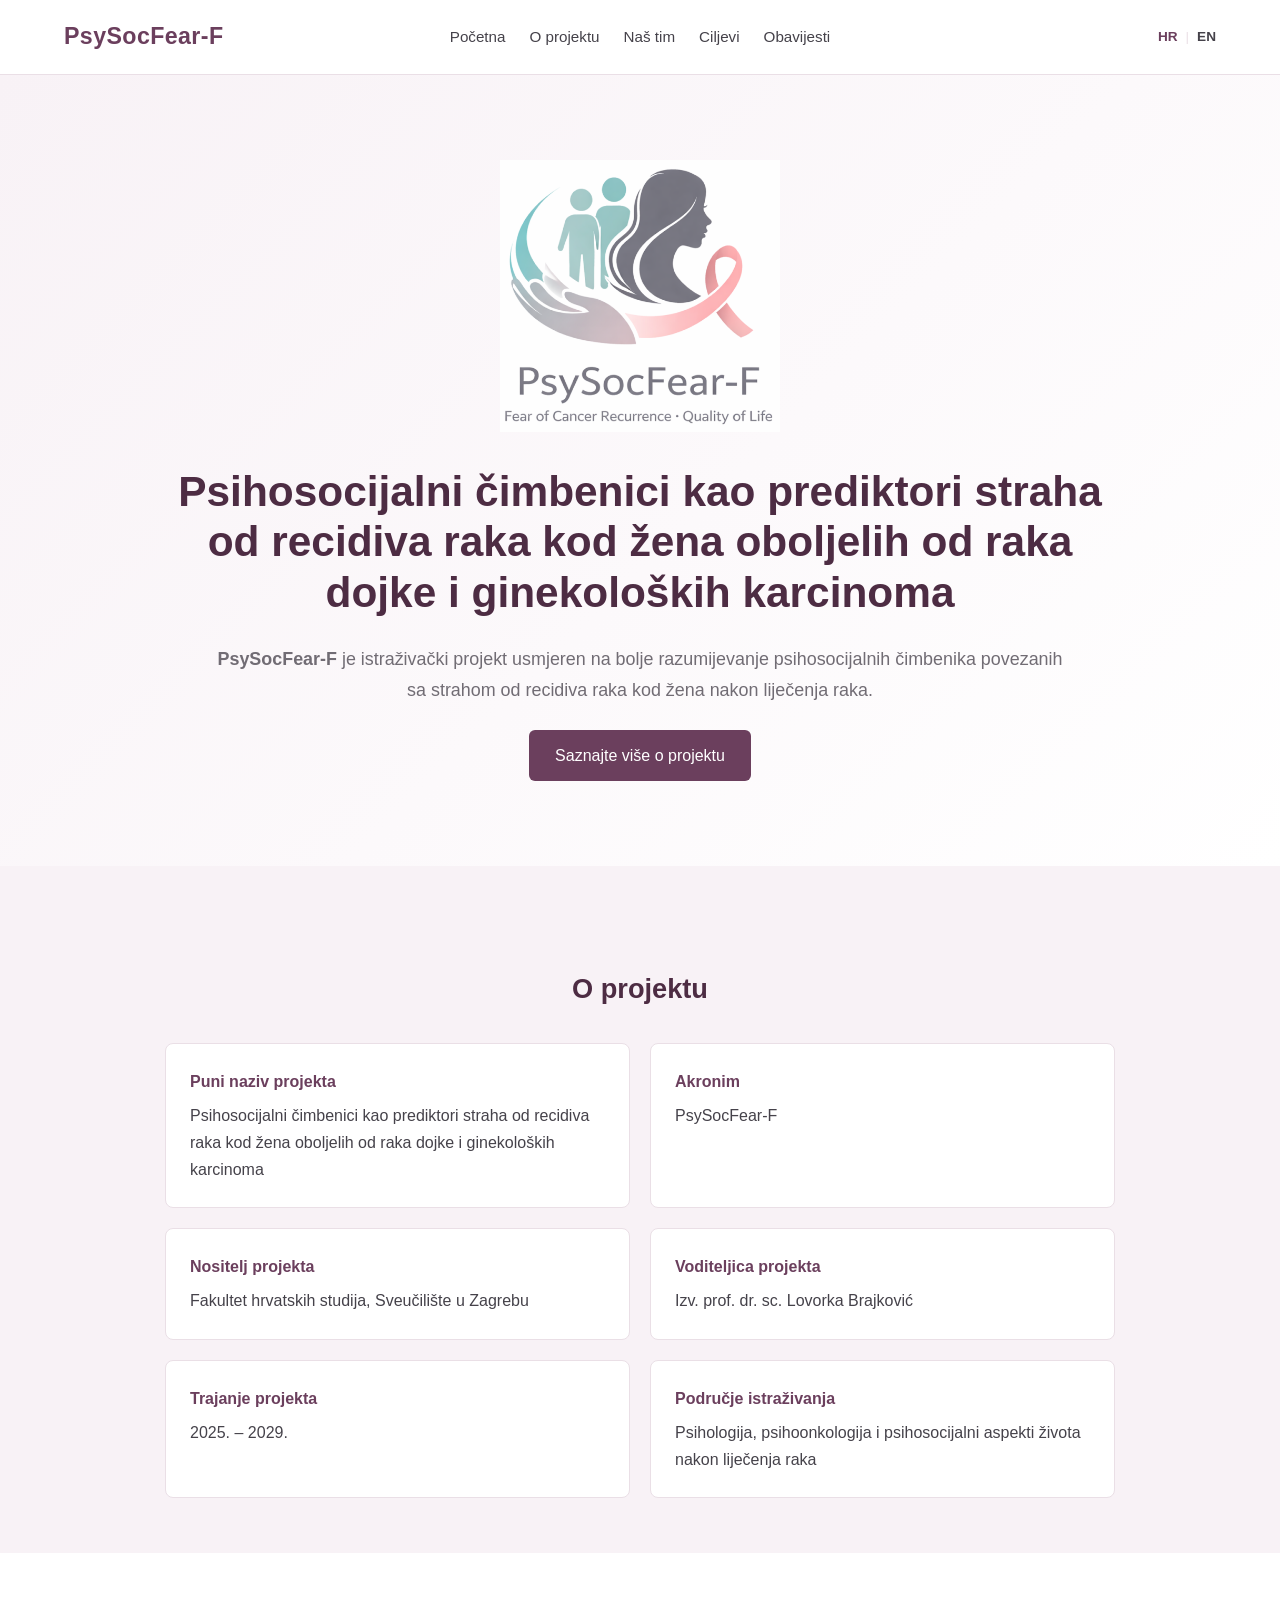
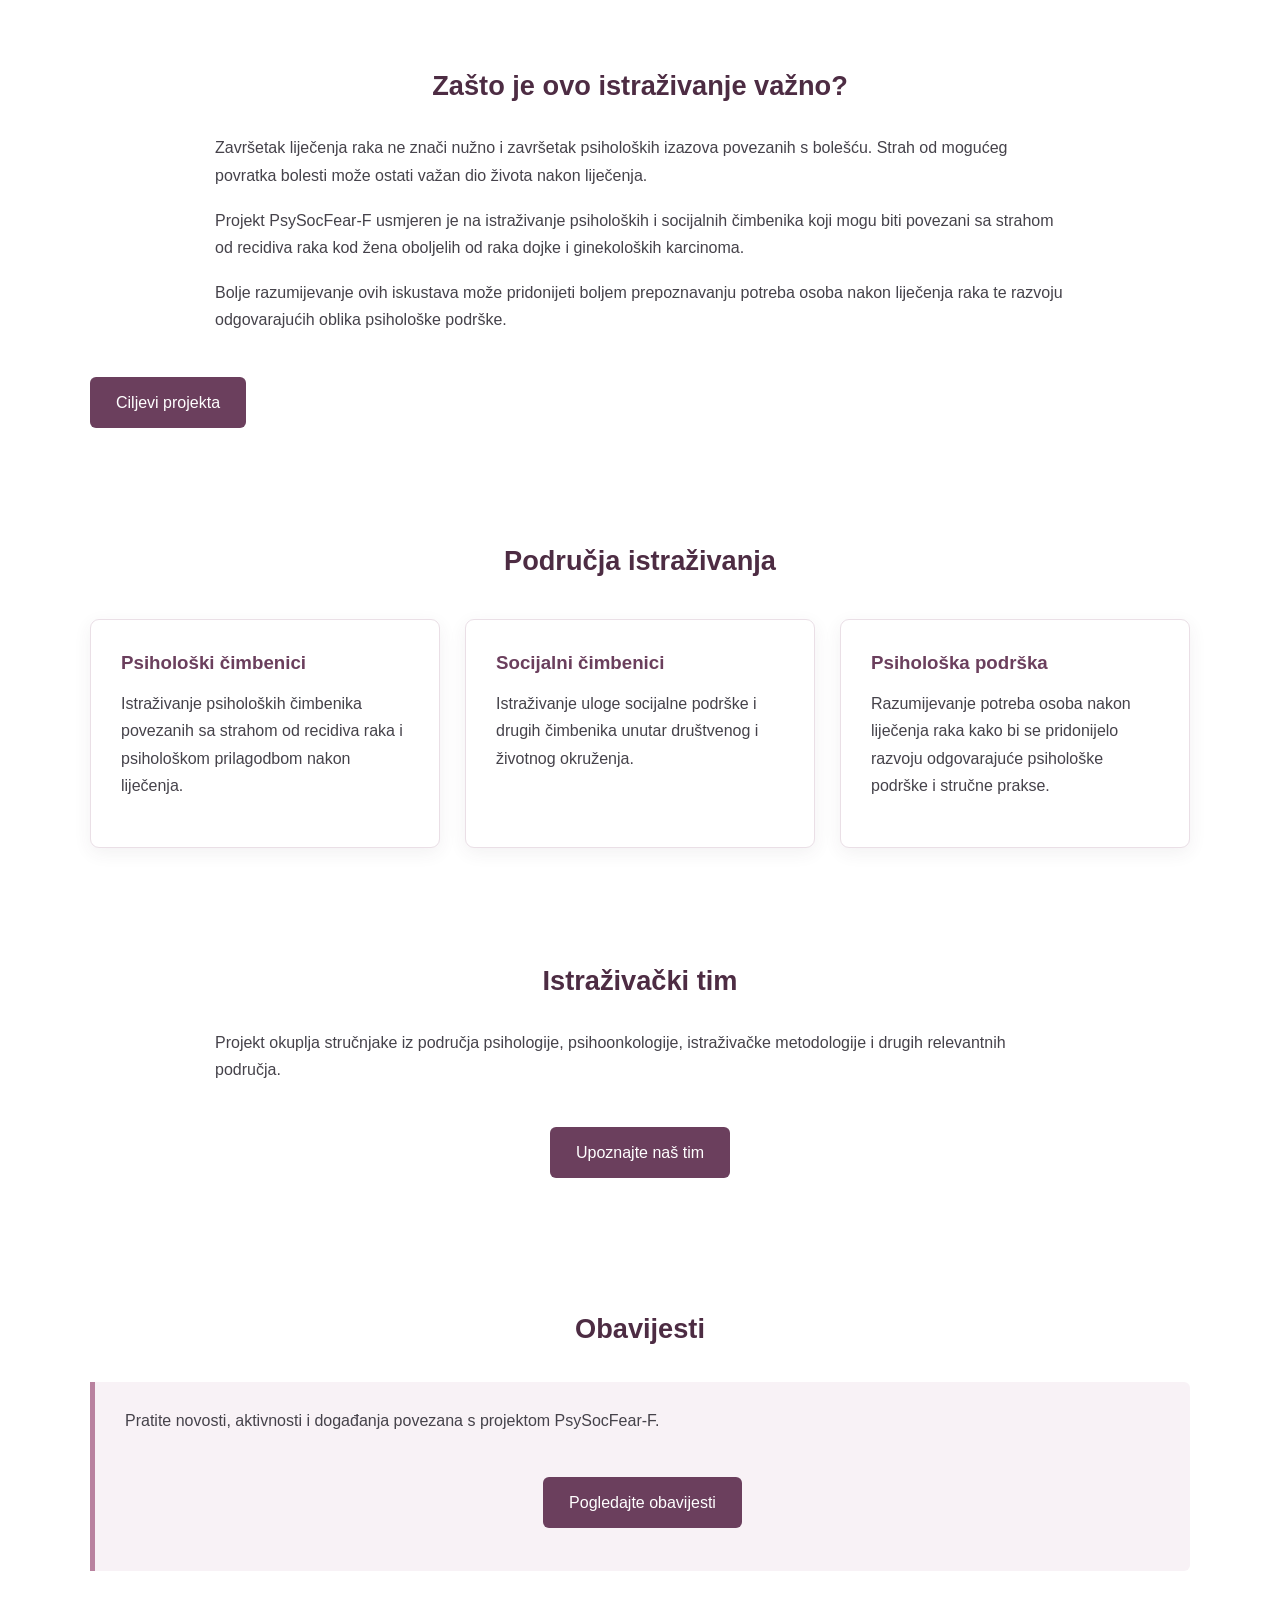
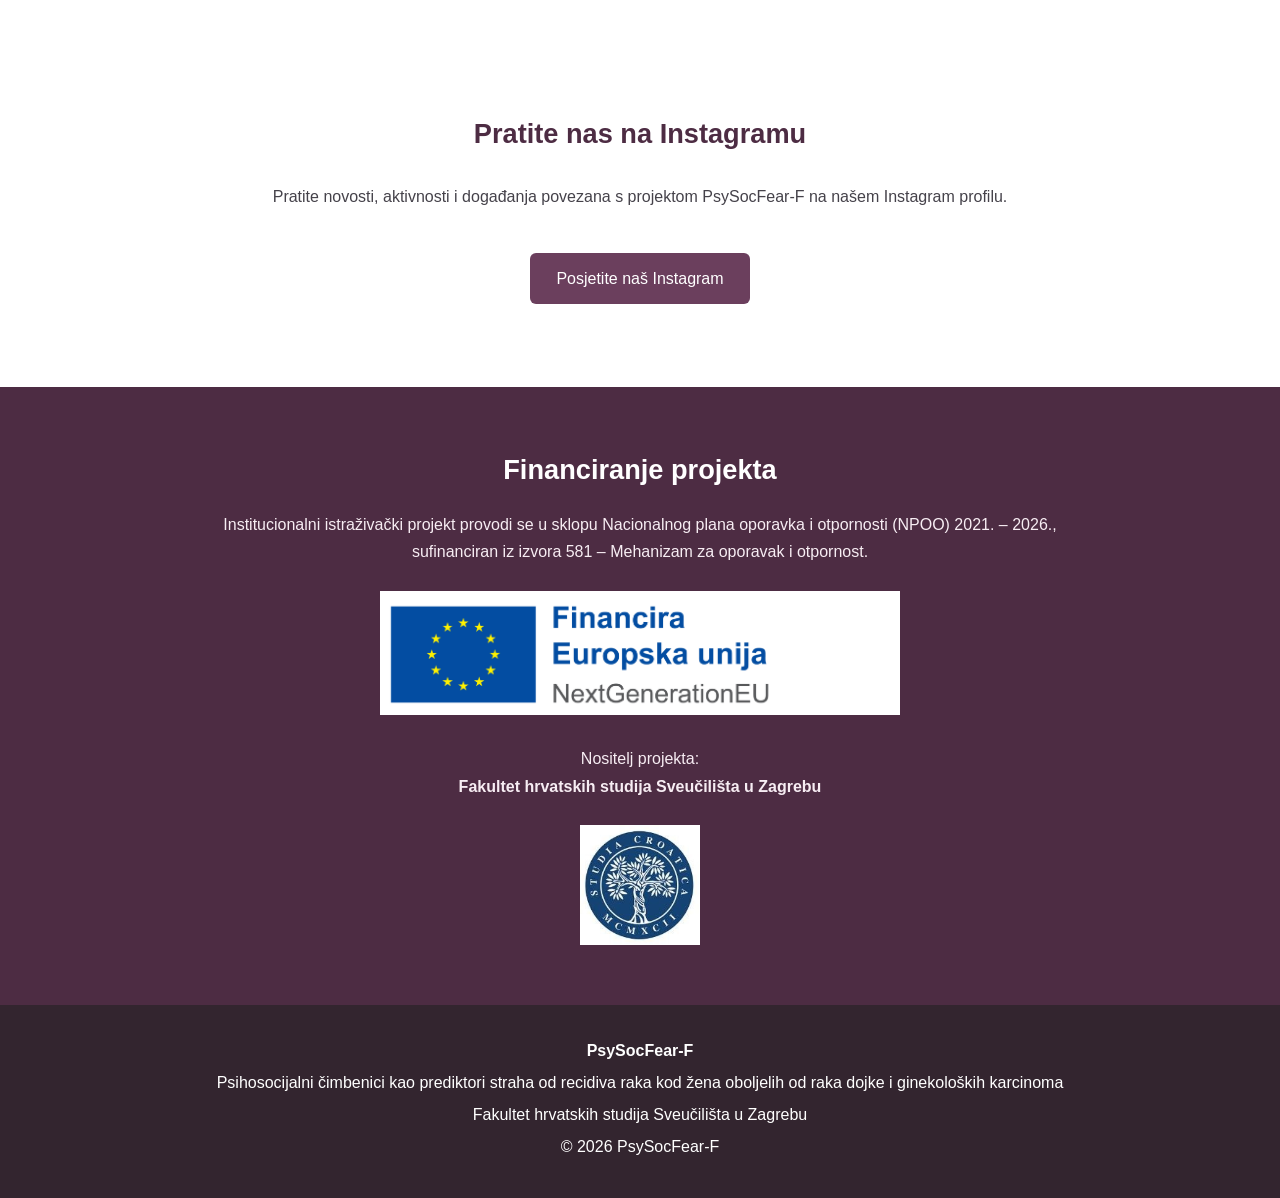
==== commit 2688cfda: "Update index.html" ====
--- a/index.html
+++ b/index.html
@@ -79,7 +79,7 @@
     <div class="hero-content">
 
         <img
-            src="PsySocFear-F-logo-transparent.png"
+            src="logo-psysocfear.png"
             alt="PsySocFear-F"
             class="project-logo"
         >
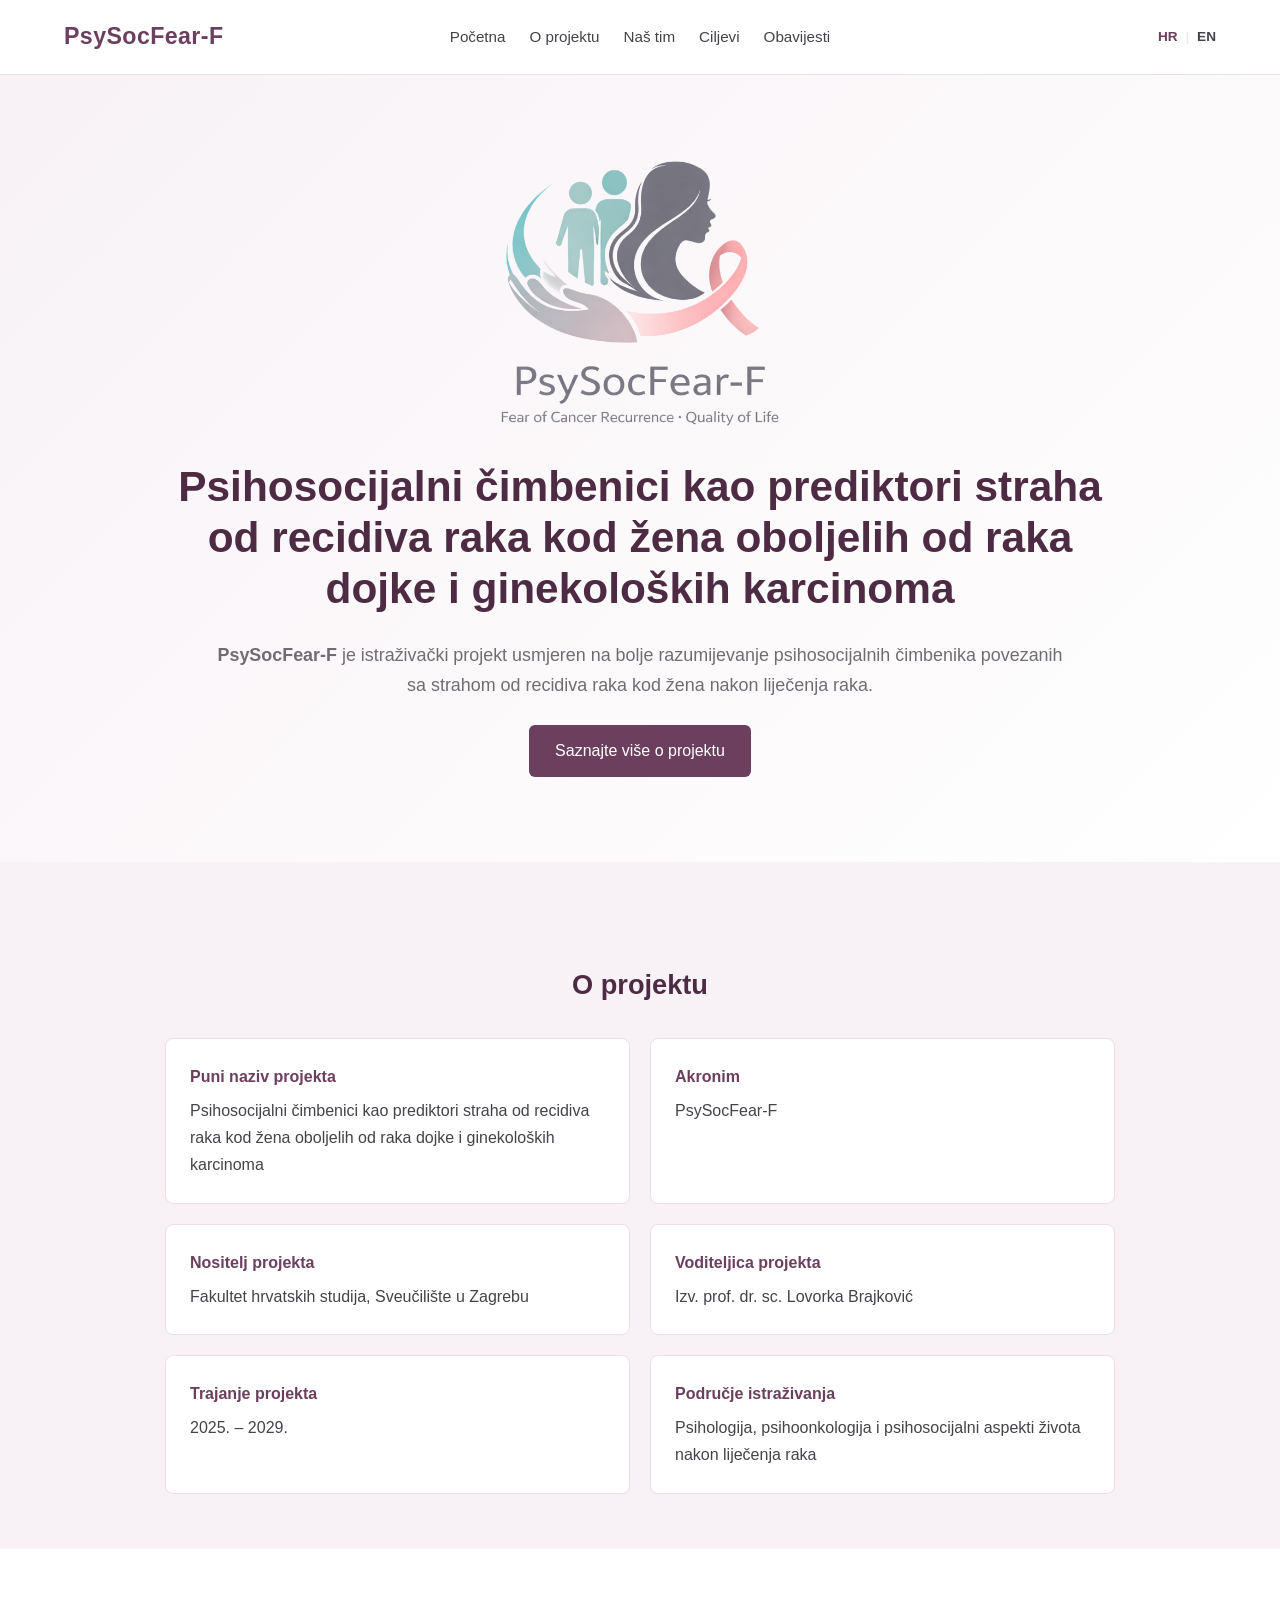
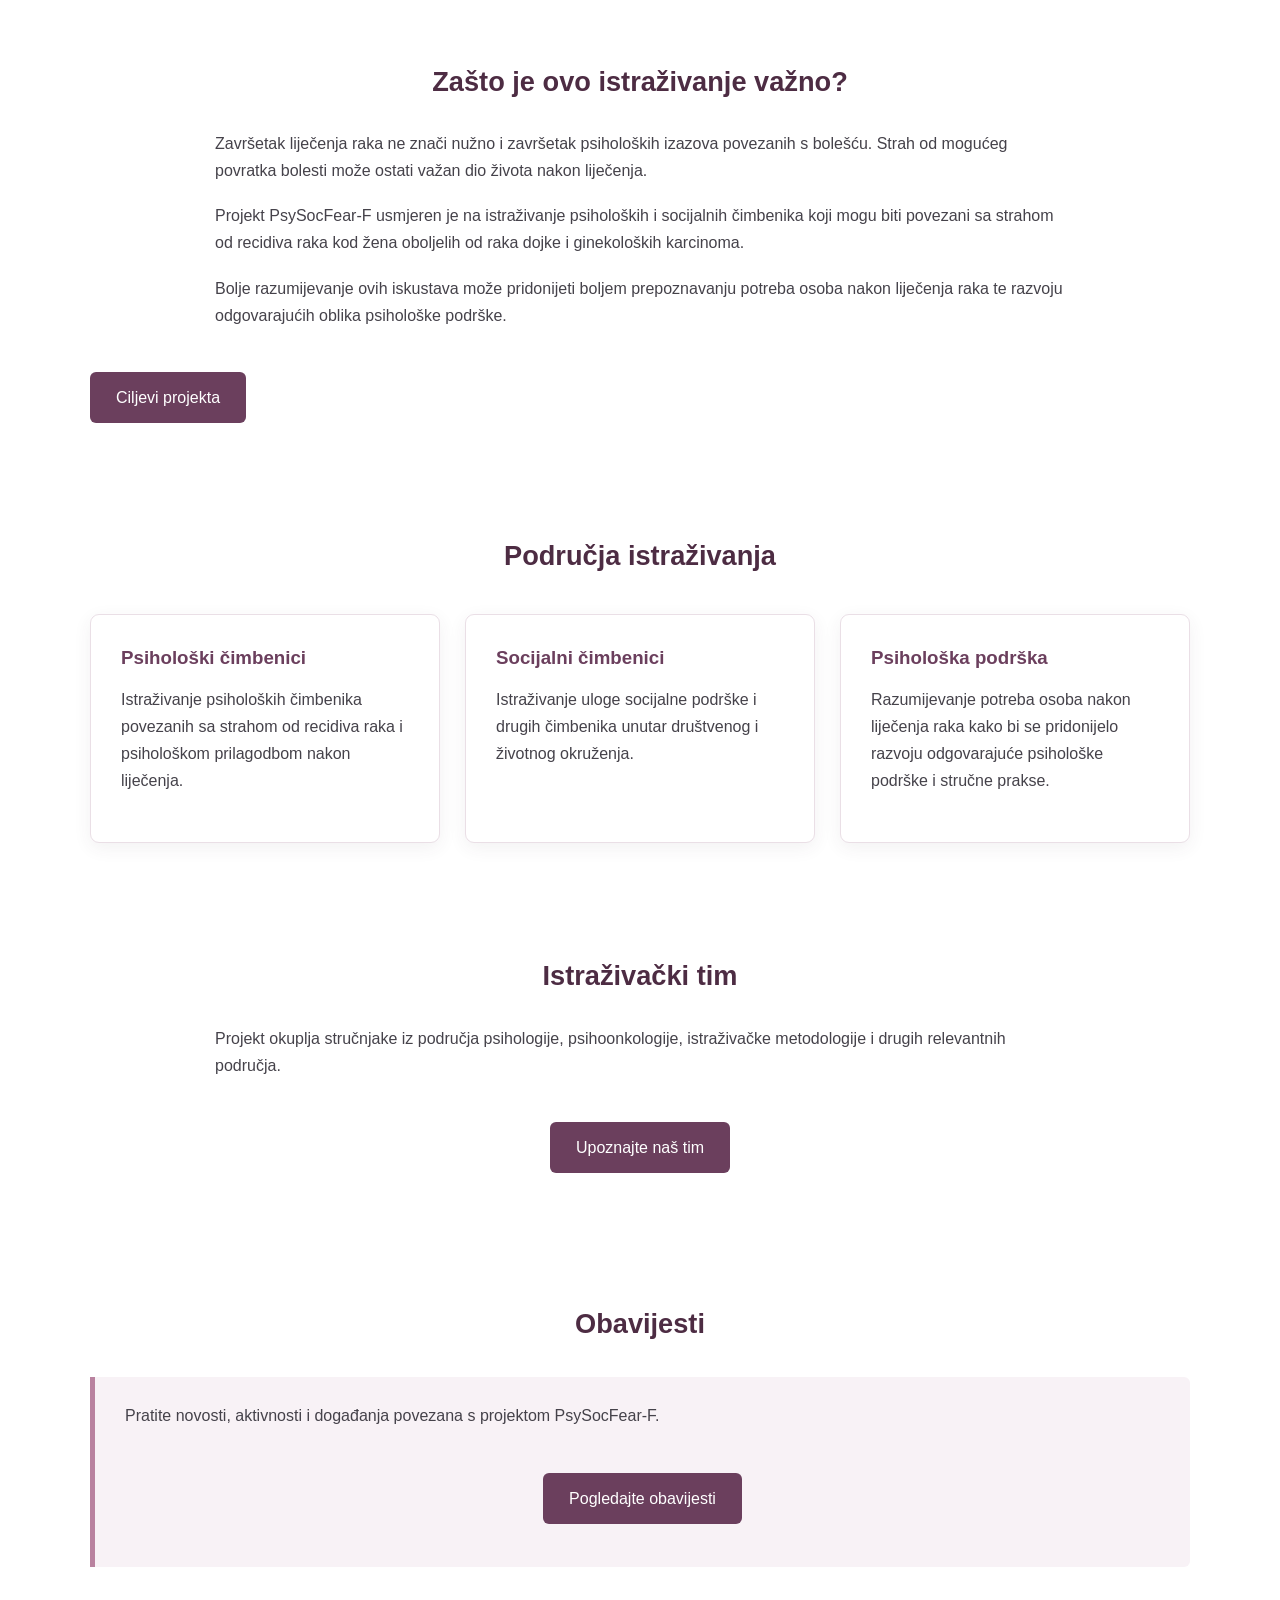
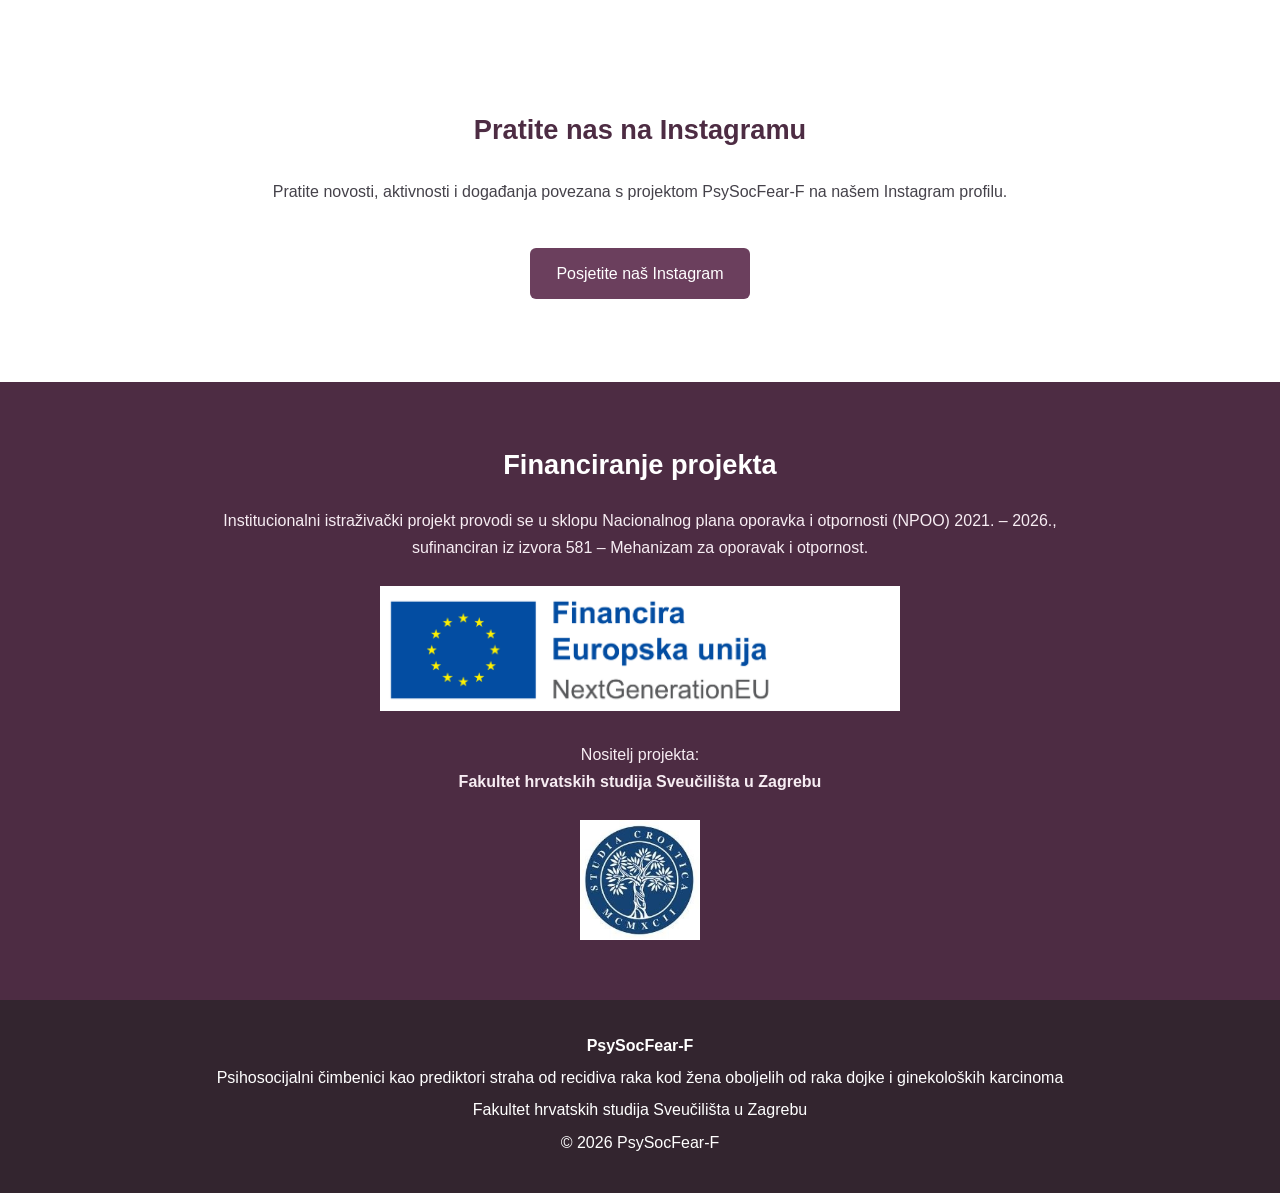
==== commit a78e2cca: "Update index.html" ====
--- a/index.html
+++ b/index.html
@@ -79,7 +79,7 @@
     <div class="hero-content">
 
         <img
-            src="logo-psysocfear.png"
+            src="psysocfear_novo.png"
             alt="PsySocFear-F"
             class="project-logo"
         >
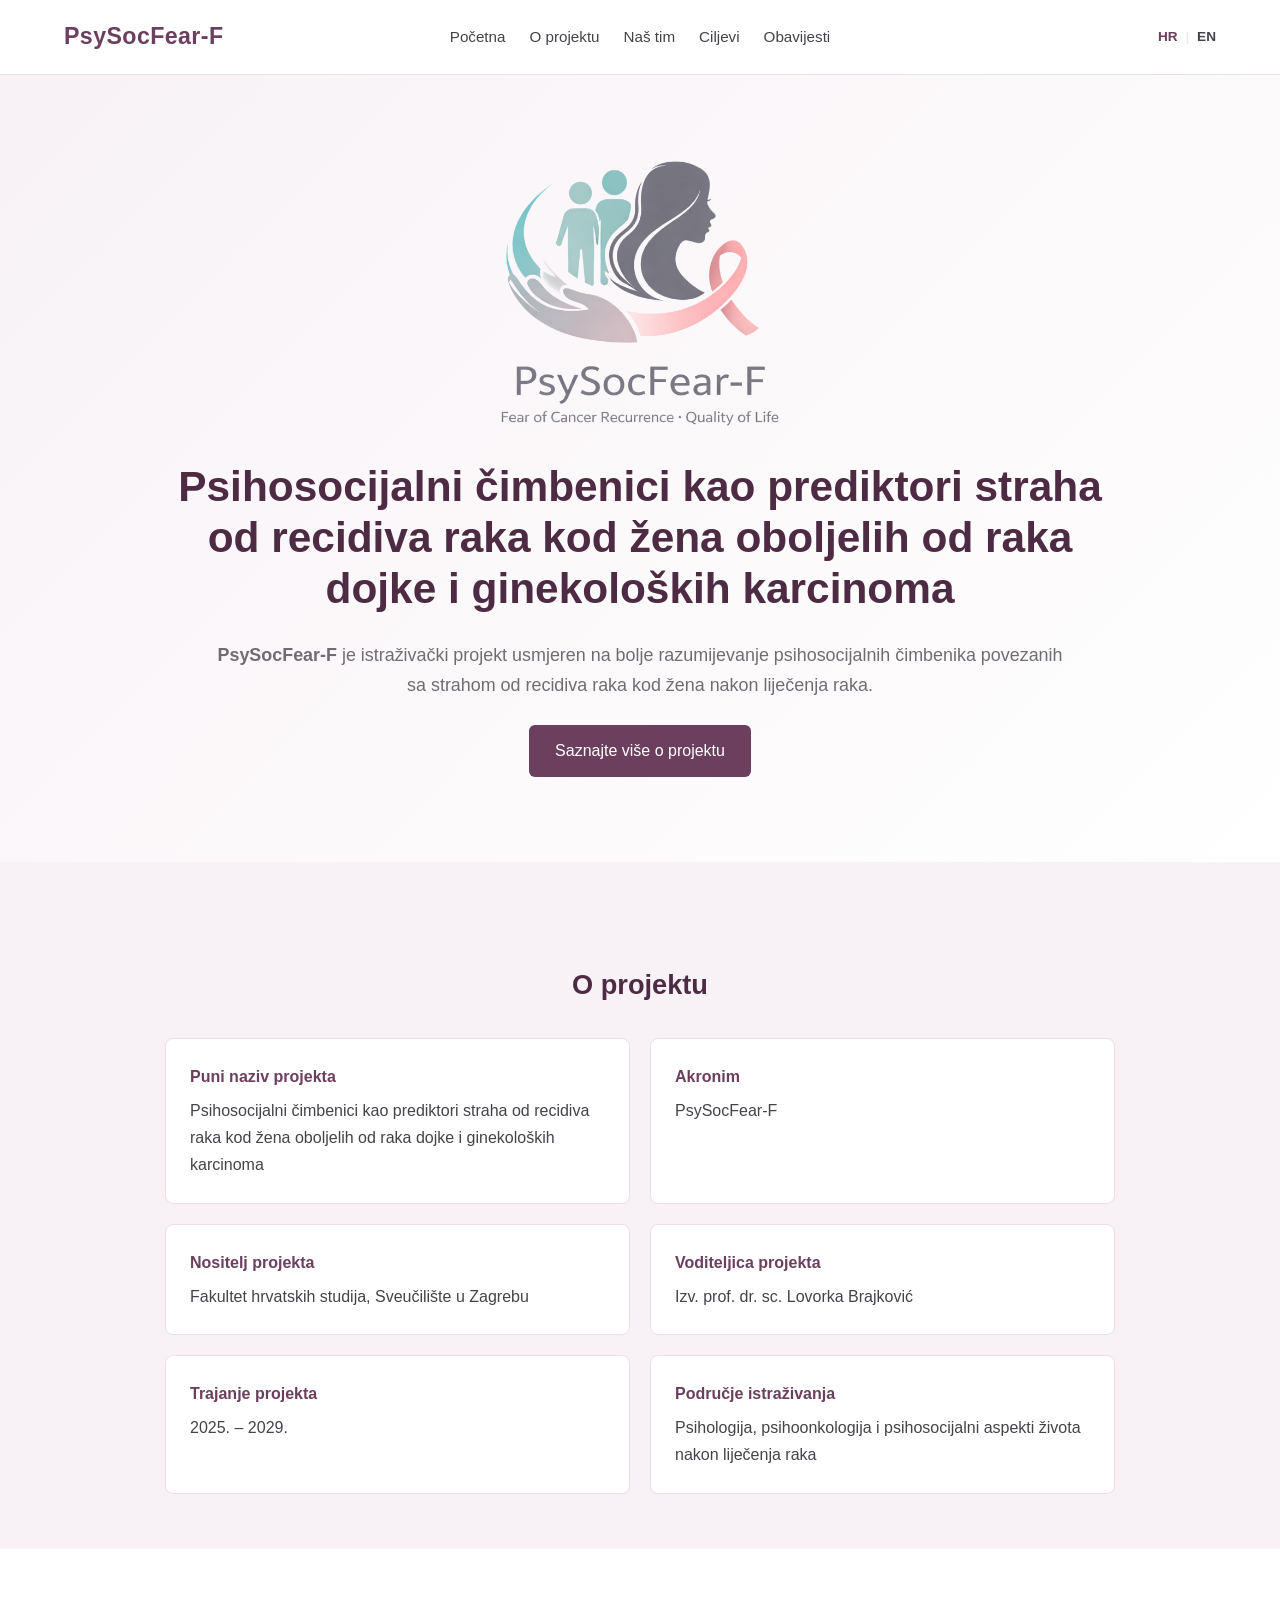
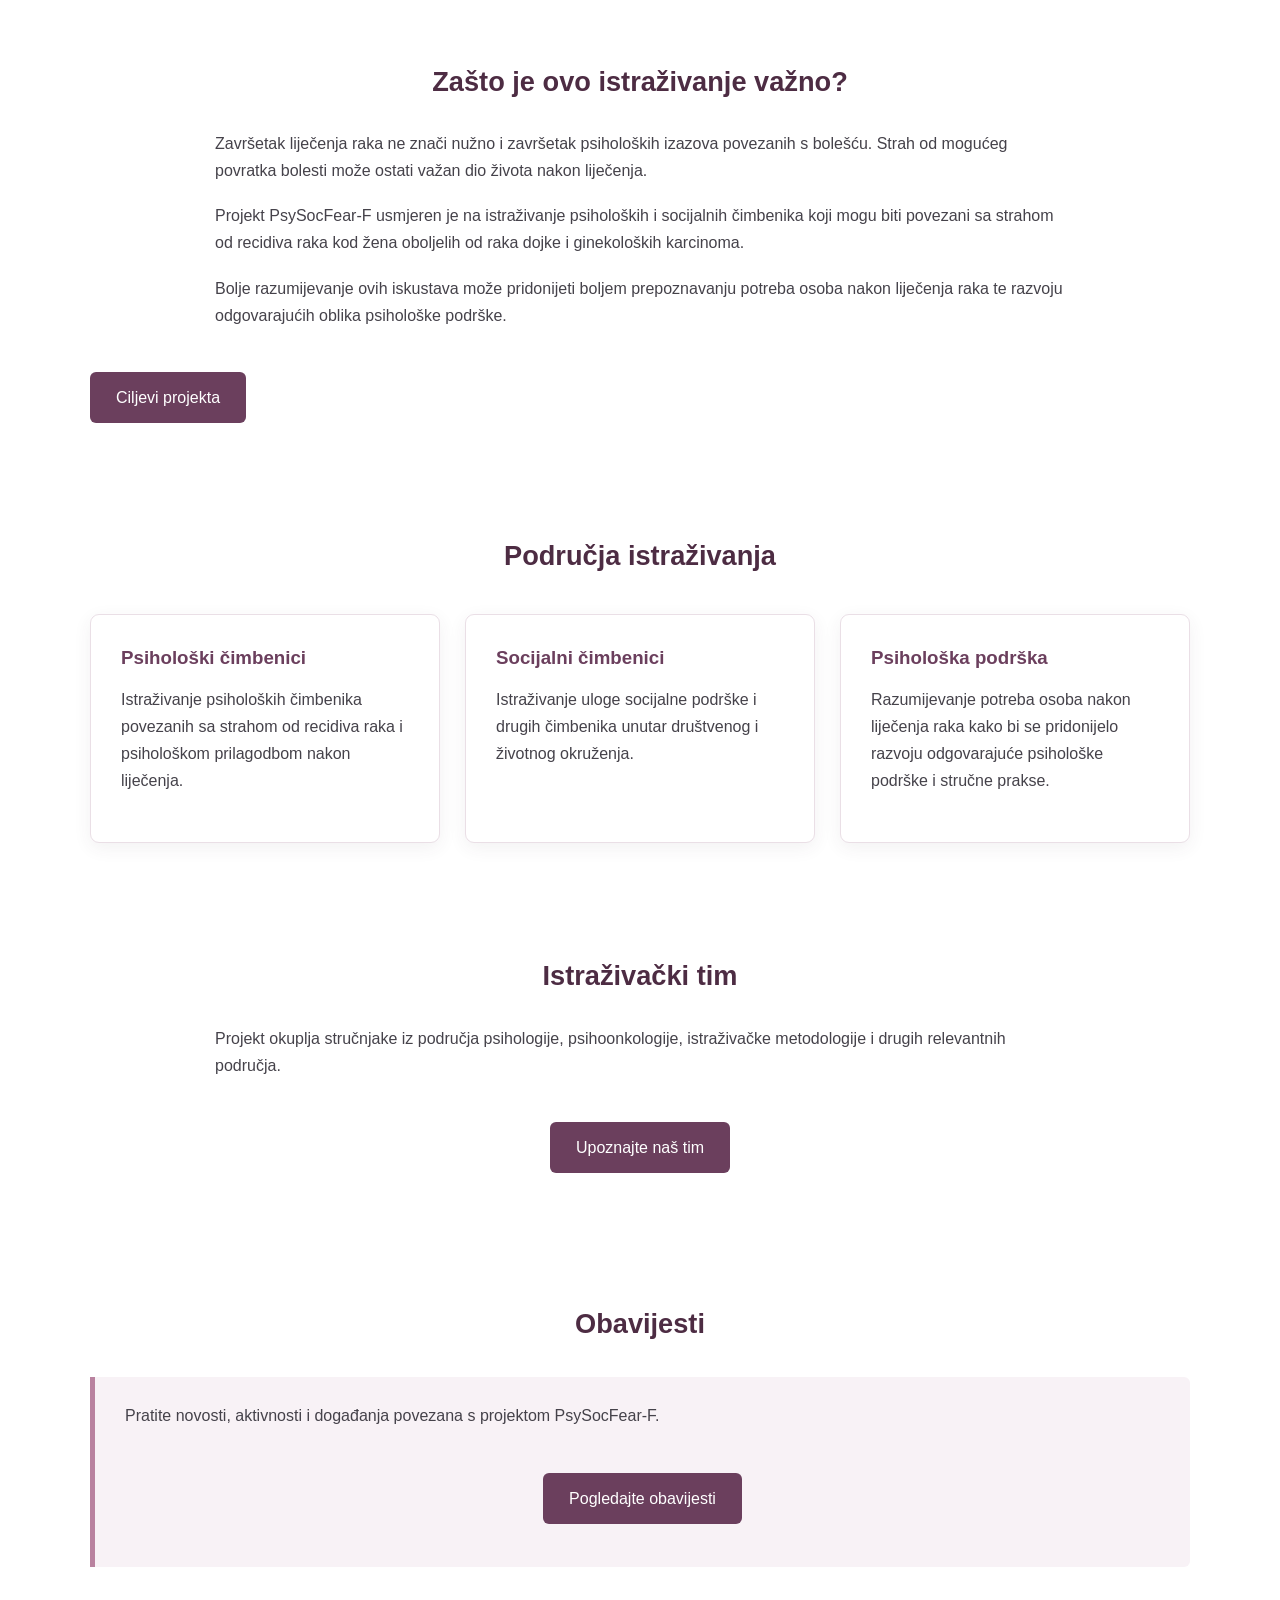
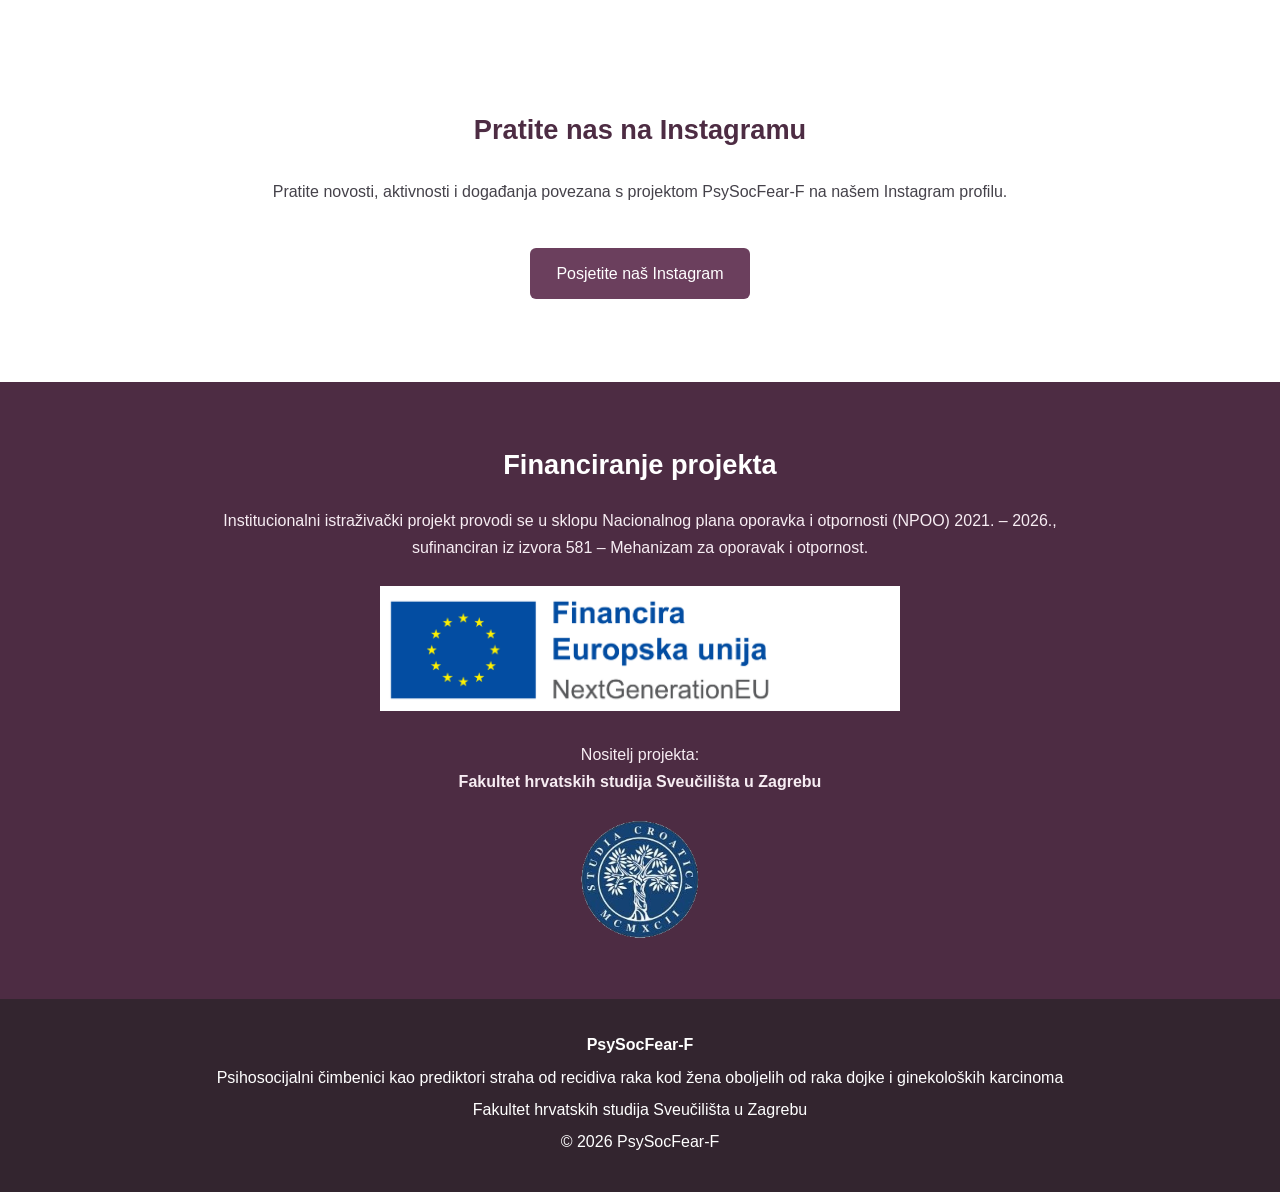
==== commit 54e1c615: "Update index.html" ====
--- a/index.html
+++ b/index.html
@@ -458,7 +458,7 @@
         <div class="institution-logo">
 
             <img
-                src="logo fhs.jpg"
+                src="Studia-Croatica-logo-transparent.png"
                 alt="Fakultet hrvatskih studija Sveučilišta u Zagrebu"
             >
 
